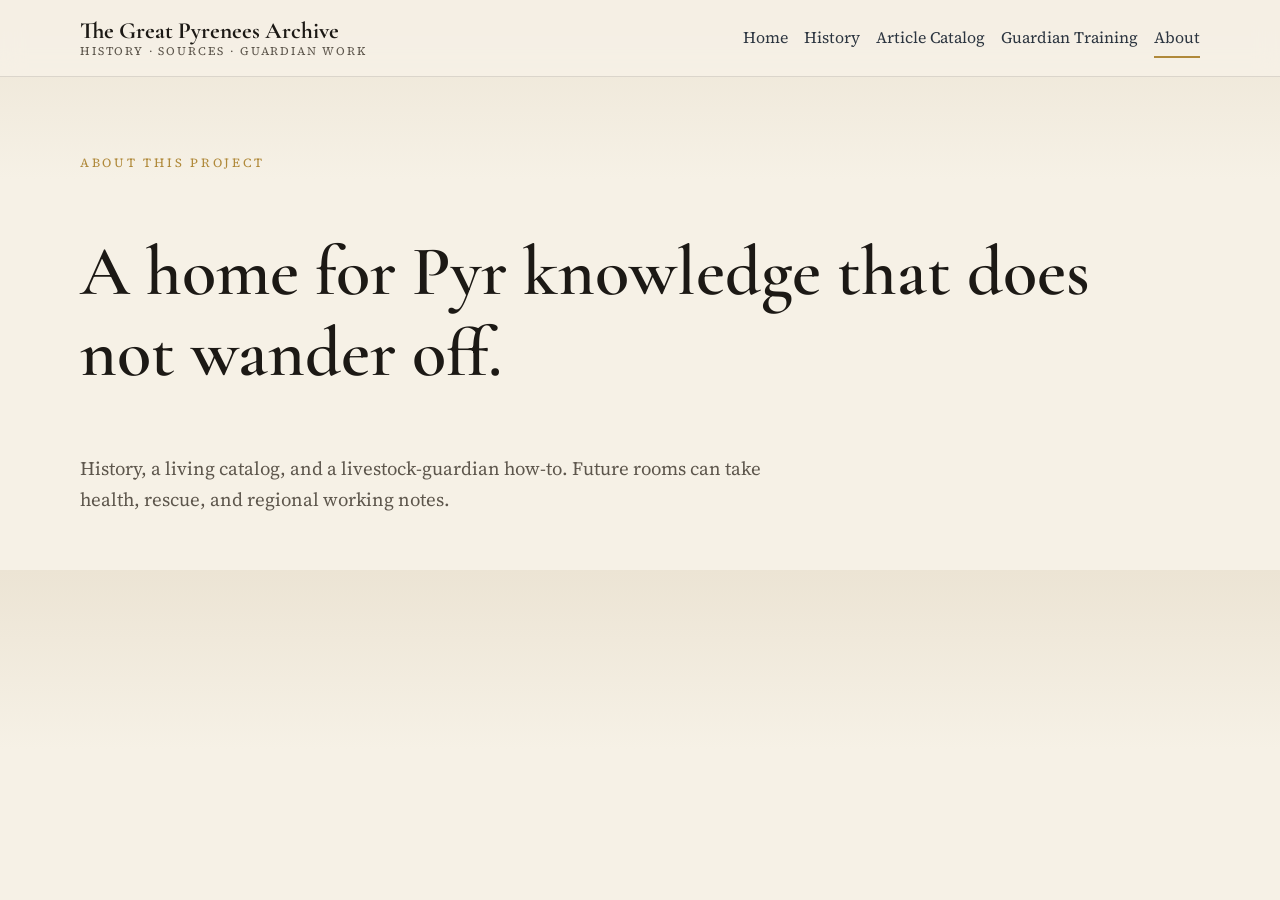
==== about.html @ 59f55eb8 "Add styles, catalog, and remaining pages" ====
<!DOCTYPE html>
<html lang="en">
<head>
  <meta charset="UTF-8"><meta name="viewport" content="width=device-width, initial-scale=1">
  <title>About — The Great Pyrenees Archive</title>
  <link href="https://fonts.googleapis.com/css2?family=Cormorant+Garamond:wght@500;600&family=Source+Serif+4:opsz,wght@8..60,400;8..60,600&display=swap" rel="stylesheet">
  <link rel="stylesheet" href="assets/styles.css">
</head>
<body>
  <header class="site-header"><div class="wrap header-inner">
    <a class="brand" href="index.html"><strong>The Great Pyrenees Archive</strong><span>History · Sources · Guardian Work</span></a>
    <nav><a href="index.html">Home</a><a href="history.html">History</a><a href="archive.html">Article Catalog</a><a href="training.html">Guardian Training</a><a class="active" href="about.html">About</a></nav>
  </div></header>
  <main class="wrap">
    <section class="hero"><p class="kicker">About this project</p><h1>A home for Pyr knowledge that does not wander off.</h1><p class="lede">History, a living catalog, and a livestock-guardian how-to. Future rooms can take health, rescue, and regional working notes.</p></section>
  </main>
</body></html>
---- assets/styles.css ----
:root {
  --cream: #f6f1e6;
  --paper: #fffaf2;
  --ink: #1c1915;
  --muted: #5d564c;
  --gold: #b0893a;
  --slate: #2c3540;
  --line: rgba(28, 25, 21, 0.12);
  --shadow: 0 18px 40px rgba(21, 25, 30, 0.12);
}
* { box-sizing: border-box; }
body {
  margin: 0;
  font-family: "Source Serif 4", Georgia, serif;
  color: var(--ink);
  background: linear-gradient(180deg, #ece4d4 0%, #f6f1e6 180px);
  line-height: 1.65;
}
a { color: #6b4f1c; }
.wrap { width: min(1120px, calc(100% - 32px)); margin: 0 auto; }
.site-header { position: sticky; top: 0; z-index: 20; background: rgba(246,241,230,.88); backdrop-filter: blur(12px); border-bottom: 1px solid var(--line); }
.header-inner { display: flex; align-items: center; justify-content: space-between; gap: 16px; min-height: 76px; }
.brand { text-decoration: none; color: var(--ink); display: flex; flex-direction: column; line-height: 1.15; }
.brand strong { font-family: "Cormorant Garamond", Georgia, serif; font-size: 1.45rem; }
.brand span { font-size: .72rem; letter-spacing: .16em; text-transform: uppercase; color: var(--muted); }
nav { display: flex; flex-wrap: wrap; gap: 8px 16px; }
nav a { text-decoration: none; color: var(--slate); border-bottom: 2px solid transparent; padding: 6px 0; }
nav a.active, nav a:hover { border-bottom-color: var(--gold); }
.hero { padding: 64px 0 36px; }
.kicker { letter-spacing: .22em; text-transform: uppercase; font-size: .78rem; color: var(--gold); }
h1,h2,h3 { font-family: "Cormorant Garamond", Georgia, serif; line-height: 1.15; }
h1 { font-size: clamp(2.4rem, 6vw, 4.4rem); font-weight: 600; }
.lede { font-size: 1.18rem; color: var(--muted); max-width: 46rem; }
.grid-3,.grid-2 { display: grid; gap: 18px; }
.grid-3 { grid-template-columns: repeat(3,1fr); }
.grid-2 { grid-template-columns: 1.2fr .8fr; }
.card { background: var(--paper); border: 1px solid var(--line); border-radius: 18px; padding: 22px; box-shadow: var(--shadow); }
.btn { display: inline-block; text-decoration: none; background: var(--slate); color: #f8f3e8; padding: 10px 16px; border-radius: 999px; }
.btn.gold { background: var(--gold); color: #1c1915; }
.section { padding: 18px 0 48px; }
.timeline { border-left: 2px solid rgba(176,137,58,.45); margin-left: 8px; padding-left: 22px; }
.tl-item time { display: block; color: var(--gold); font-size: .82rem; text-transform: uppercase; }
.filters { display: flex; flex-wrap: wrap; gap: 10px; margin: 16px 0 22px; }
.filters input,.filters select { font: inherit; padding: 10px 12px; border-radius: 12px; border: 1px solid var(--line); background: var(--paper); }
.tag { display: inline-block; font-size: .75rem; text-transform: uppercase; background: rgba(176,137,58,.14); color: #6b4f1c; padding: 3px 8px; border-radius: 999px; }
.callout { background: #efe4c8; border-left: 4px solid var(--gold); padding: 14px 16px; }
footer { margin-top: 24px; padding: 28px 0 40px; border-top: 1px solid var(--line); color: var(--muted); }
@media (max-width: 820px) { .grid-3,.grid-2 { grid-template-columns: 1fr; } .header-inner { flex-direction: column; align-items: flex-start; } }
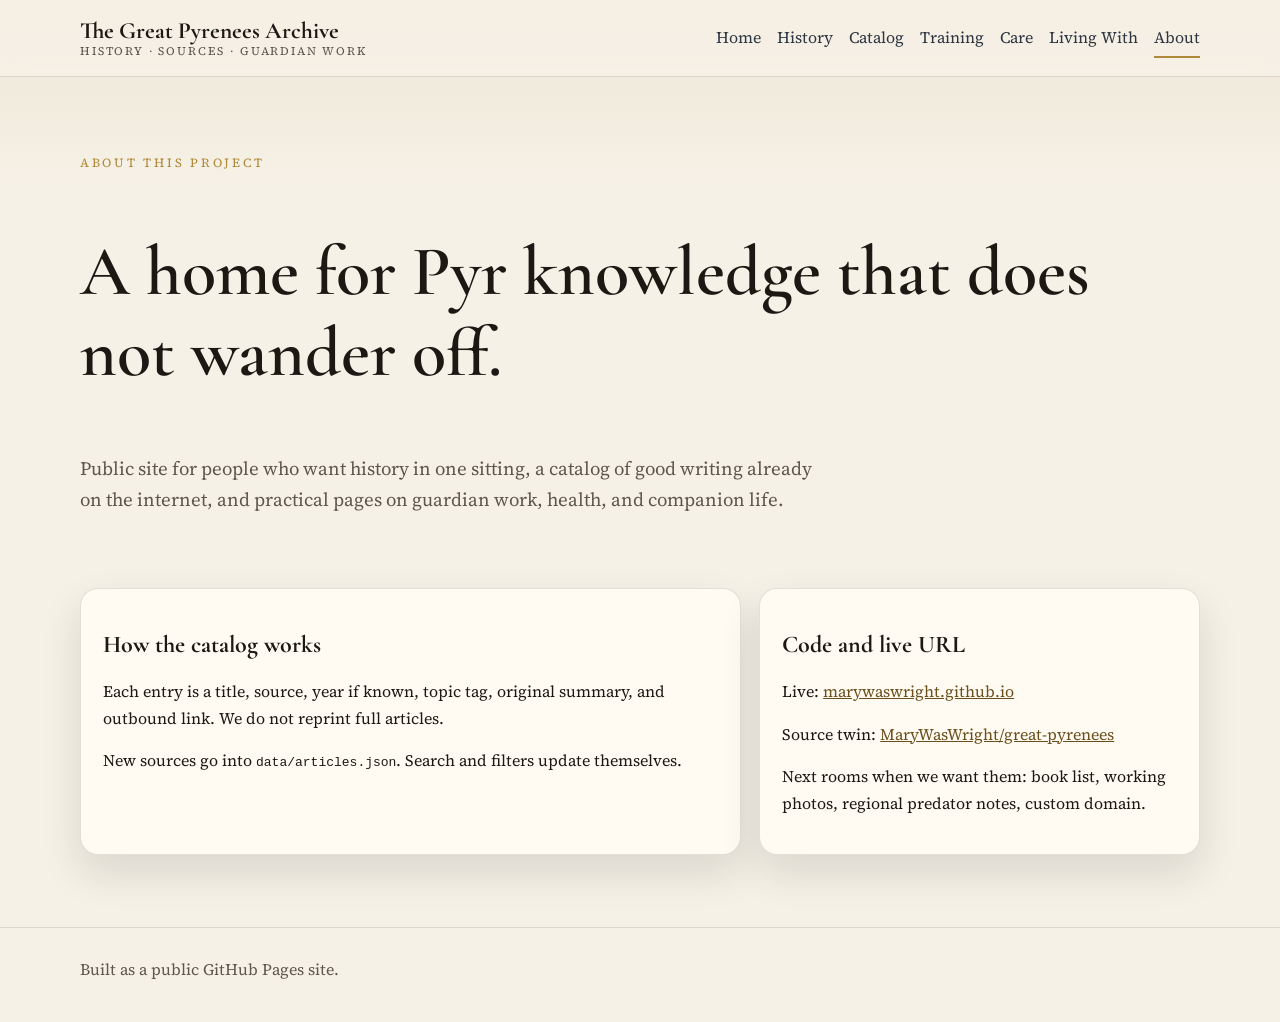
==== commit 2d5c152c: "Expand Archive: home, about, catalog nav" ====
--- a/about.html
+++ b/about.html
@@ -9,9 +9,32 @@
 <body>
   <header class="site-header"><div class="wrap header-inner">
     <a class="brand" href="index.html"><strong>The Great Pyrenees Archive</strong><span>History · Sources · Guardian Work</span></a>
-    <nav><a href="index.html">Home</a><a href="history.html">History</a><a href="archive.html">Article Catalog</a><a href="training.html">Guardian Training</a><a class="active" href="about.html">About</a></nav>
+    <nav>
+      <a href="index.html">Home</a><a href="history.html">History</a>
+      <a href="archive.html">Catalog</a><a href="training.html">Training</a>
+      <a href="care.html">Care</a><a href="living.html">Living With</a><a class="active" href="about.html">About</a>
+    </nav>
   </div></header>
   <main class="wrap">
-    <section class="hero"><p class="kicker">About this project</p><h1>A home for Pyr knowledge that does not wander off.</h1><p class="lede">History, a living catalog, and a livestock-guardian how-to. Future rooms can take health, rescue, and regional working notes.</p></section>
+    <section class="hero">
+      <p class="kicker">About this project</p>
+      <h1>A home for Pyr knowledge that does not wander off.</h1>
+      <p class="lede">Public site for people who want history in one sitting, a catalog of good writing already on the internet, and practical pages on guardian work, health, and companion life.</p>
+    </section>
+    <section class="section grid-2">
+      <article class="card">
+        <h2>How the catalog works</h2>
+        <p>Each entry is a title, source, year if known, topic tag, original summary, and outbound link. We do not reprint full articles.</p>
+        <p>New sources go into <code>data/articles.json</code>. Search and filters update themselves.</p>
+      </article>
+      <article class="card">
+        <h2>Code and live URL</h2>
+        <p>Live: <a href="https://marywaswright.github.io/">marywaswright.github.io</a></p>
+        <p>Source twin: <a href="https://github.com/MaryWasWright/great-pyrenees">MaryWasWright/great-pyrenees</a></p>
+        <p>Next rooms when we want them: book list, working photos, regional predator notes, custom domain.</p>
+      </article>
+    </section>
   </main>
-</body></html>
+  <footer><div class="wrap">Built as a public GitHub Pages site.</div></footer>
+</body>
+</html>
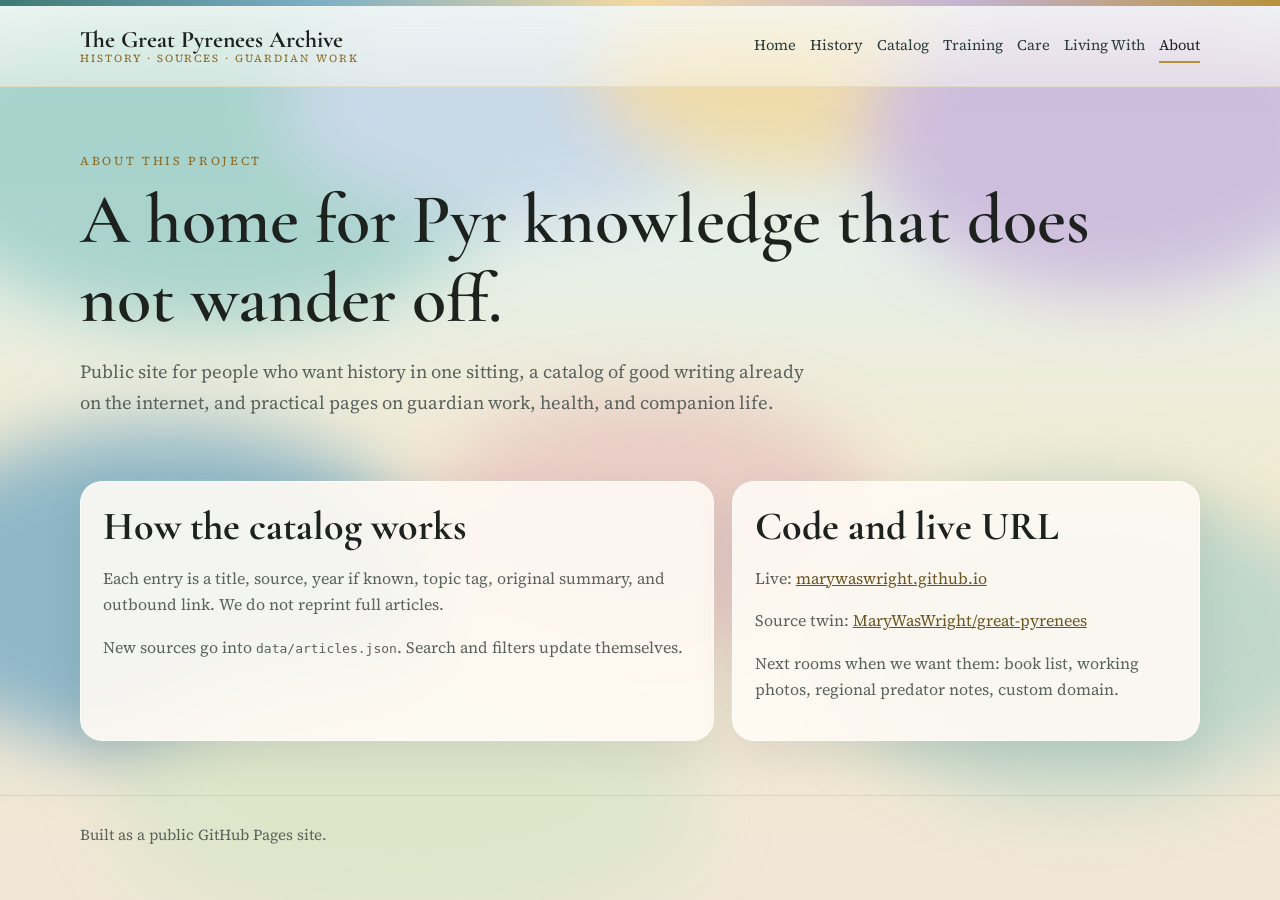
==== commit b9197913: "Force Monet refresh: new wash file and cache-bust every page" ====
--- a/about.html
+++ b/about.html
@@ -4,9 +4,10 @@
   <meta charset="UTF-8"><meta name="viewport" content="width=device-width, initial-scale=1">
   <title>About — The Great Pyrenees Archive</title>
   <link href="https://fonts.googleapis.com/css2?family=Cormorant+Garamond:wght@500;600&family=Source+Serif+4:opsz,wght@8..60,400;8..60,600&display=swap" rel="stylesheet">
-  <link rel="stylesheet" href="assets/styles.css">
+  <link rel="stylesheet" href="assets/styles.css?v=m4">
 </head>
 <body>
+  <div class="paint-bar" aria-hidden="true"></div>
   <header class="site-header"><div class="wrap header-inner">
     <a class="brand" href="index.html"><strong>The Great Pyrenees Archive</strong><span>History · Sources · Guardian Work</span></a>
     <nav>
--- a/assets/styles.css
+++ b/assets/styles.css
@@ -1,48 +1,91 @@
+/* monet-wash m4 — no drips */
 :root {
-  --cream: #f6f1e6;
-  --paper: #fffaf2;
-  --ink: #1c1915;
-  --muted: #5d564c;
-  --gold: #b0893a;
-  --slate: #2c3540;
-  --line: rgba(28, 25, 21, 0.12);
-  --shadow: 0 18px 40px rgba(21, 25, 30, 0.12);
+  --cream: #f3eee3;
+  --paper: rgba(255, 251, 244, 0.9);
+  --ink: #1d221f;
+  --muted: #5a625c;
+  --gold: #b8923a;
+  --gold-deep: #8a6a24;
+  --teal: #3d7a74;
+  --mist: #b7d4ce;
+  --lilac: #c5b3d4;
+  --pond: #7eafc6;
+  --royal: #2a3b3a;
+  --line: rgba(45, 70, 66, 0.12);
+  --shadow: 0 16px 40px rgba(45, 70, 66, 0.1);
 }
 * { box-sizing: border-box; }
+html { scroll-behavior: smooth; }
 body {
   margin: 0;
   font-family: "Source Serif 4", Georgia, serif;
   color: var(--ink);
-  background: linear-gradient(180deg, #ece4d4 0%, #f6f1e6 180px);
   line-height: 1.65;
+  min-height: 100vh;
+  background-color: #e7efe8;
+  background-image:
+    url("wash.svg?v=m4"),
+    radial-gradient(900px 480px at 12% -8%, rgba(159, 207, 200, 0.55), transparent 62%),
+    radial-gradient(800px 420px at 100% 0%, rgba(197, 179, 212, 0.38), transparent 60%),
+    radial-gradient(700px 360px at 70% 8%, rgba(243, 217, 160, 0.4), transparent 55%),
+    linear-gradient(180deg, #d7e8ea 0%, #eef3e6 36%, #f3eee3 100%);
+  background-size: cover, auto, auto, auto, auto;
 }
-a { color: #6b4f1c; }
-.wrap { width: min(1120px, calc(100% - 32px)); margin: 0 auto; }
-.site-header { position: sticky; top: 0; z-index: 20; background: rgba(246,241,230,.88); backdrop-filter: blur(12px); border-bottom: 1px solid var(--line); }
-.header-inner { display: flex; align-items: center; justify-content: space-between; gap: 16px; min-height: 76px; }
-.brand { text-decoration: none; color: var(--ink); display: flex; flex-direction: column; line-height: 1.15; }
-.brand strong { font-family: "Cormorant Garamond", Georgia, serif; font-size: 1.45rem; }
-.brand span { font-size: .72rem; letter-spacing: .16em; text-transform: uppercase; color: var(--muted); }
-nav { display: flex; flex-wrap: wrap; gap: 8px 16px; }
-nav a { text-decoration: none; color: var(--slate); border-bottom: 2px solid transparent; padding: 6px 0; }
-nav a.active, nav a:hover { border-bottom-color: var(--gold); }
-.hero { padding: 64px 0 36px; }
-.kicker { letter-spacing: .22em; text-transform: uppercase; font-size: .78rem; color: var(--gold); }
-h1,h2,h3 { font-family: "Cormorant Garamond", Georgia, serif; line-height: 1.15; }
-h1 { font-size: clamp(2.4rem, 6vw, 4.4rem); font-weight: 600; }
-.lede { font-size: 1.18rem; color: var(--muted); max-width: 46rem; }
-.grid-3,.grid-2 { display: grid; gap: 18px; }
-.grid-3 { grid-template-columns: repeat(3,1fr); }
-.grid-2 { grid-template-columns: 1.2fr .8fr; }
-.card { background: var(--paper); border: 1px solid var(--line); border-radius: 18px; padding: 22px; box-shadow: var(--shadow); }
-.btn { display: inline-block; text-decoration: none; background: var(--slate); color: #f8f3e8; padding: 10px 16px; border-radius: 999px; }
+.paint-bar {
+  height: 6px;
+  background: linear-gradient(90deg, #3d7a74, #7eafc6, #f3d9a0, #c5b3d4, #b8923a);
+}
+body::before, body::after { content: none; }
+a { color: #6b5420; }
+.wrap { width: min(1120px, calc(100% - 32px)); margin: 0 auto; position: relative; z-index: 1; }
+.site-header {
+  position: sticky; top: 0; z-index: 20;
+  background: linear-gradient(180deg, rgba(247, 250, 246, 0.78), rgba(247, 246, 238, 0.55));
+  backdrop-filter: blur(18px) saturate(1.15);
+  border-bottom: 1px solid rgba(184, 146, 58, 0.22);
+}
+.header-inner { display: flex; align-items: center; justify-content: space-between; gap: 16px; min-height: 80px; padding: 8px 0; }
+.brand { text-decoration: none; color: var(--ink); display: flex; flex-direction: column; line-height: 1.12; }
+.brand strong { font-family: "Cormorant Garamond", Georgia, serif; font-size: 1.48rem; }
+.brand span { font-size: 0.68rem; letter-spacing: 0.18em; text-transform: uppercase; color: var(--gold-deep); }
+nav { display: flex; flex-wrap: wrap; gap: 8px 14px; }
+nav a { text-decoration: none; color: var(--royal); font-size: 0.92rem; padding: 4px 0; border-bottom: 2px solid transparent; }
+nav a.active, nav a:hover { border-bottom-color: var(--gold); color: var(--ink); }
+.hero { padding: 64px 0 30px; }
+.kicker { letter-spacing: 0.22em; text-transform: uppercase; font-size: 0.76rem; color: var(--gold-deep); margin: 0 0 10px; }
+h1, h2, h3 { font-family: "Cormorant Garamond", Georgia, serif; line-height: 1.12; margin: 0 0 12px; }
+h1 { font-size: clamp(2.3rem, 6.2vw, 4.4rem); font-weight: 600; }
+h2 { font-size: clamp(1.7rem, 3.4vw, 2.5rem); }
+h3 { font-size: 1.38rem; }
+.lede { font-size: 1.16rem; color: var(--muted); max-width: 46rem; }
+.grid-3, .grid-2 { display: grid; gap: 18px; }
+.grid-3 { grid-template-columns: repeat(3, 1fr); }
+.grid-2 { grid-template-columns: 1.15fr 0.85fr; }
+.card {
+  background: var(--paper);
+  border: 1px solid rgba(255,255,255,0.65);
+  border-radius: 22px;
+  padding: 22px;
+  box-shadow: var(--shadow);
+  backdrop-filter: blur(12px);
+}
+.card p { color: var(--muted); }
+.btn { display: inline-block; text-decoration: none; background: var(--royal); color: #f8f3e8; padding: 10px 16px; border-radius: 999px; font-size: 0.95rem; }
 .btn.gold { background: var(--gold); color: #1c1915; }
-.section { padding: 18px 0 48px; }
-.timeline { border-left: 2px solid rgba(176,137,58,.45); margin-left: 8px; padding-left: 22px; }
-.tl-item time { display: block; color: var(--gold); font-size: .82rem; text-transform: uppercase; }
-.filters { display: flex; flex-wrap: wrap; gap: 10px; margin: 16px 0 22px; }
-.filters input,.filters select { font: inherit; padding: 10px 12px; border-radius: 12px; border: 1px solid var(--line); background: var(--paper); }
-.tag { display: inline-block; font-size: .75rem; text-transform: uppercase; background: rgba(176,137,58,.14); color: #6b4f1c; padding: 3px 8px; border-radius: 999px; }
-.callout { background: #efe4c8; border-left: 4px solid var(--gold); padding: 14px 16px; }
-footer { margin-top: 24px; padding: 28px 0 40px; border-top: 1px solid var(--line); color: var(--muted); }
-@media (max-width: 820px) { .grid-3,.grid-2 { grid-template-columns: 1fr; } .header-inner { flex-direction: column; align-items: flex-start; } }
+.section { padding: 14px 0 42px; }
+.timeline { border-left: 3px solid var(--teal); margin: 18px 0 0 8px; padding-left: 22px; }
+.tl-item { margin: 0 0 20px; }
+.tl-item time { display: block; color: var(--gold-deep); letter-spacing: 0.08em; font-size: 0.8rem; text-transform: uppercase; }
+.filters { display: flex; flex-wrap: wrap; gap: 10px; margin: 16px 0 22px; align-items: center; }
+.filters input, .filters select { font: inherit; padding: 10px 12px; border-radius: 12px; border: 1px solid var(--line); background: rgba(255,251,244,0.92); min-width: 180px; }
+.article { display: grid; gap: 6px; margin-bottom: 14px; }
+.meta { color: var(--muted); font-size: 0.92rem; }
+.tag { display: inline-block; font-size: 0.72rem; letter-spacing: 0.06em; text-transform: uppercase; background: rgba(61, 122, 116, 0.14); color: #2a4f4b; padding: 3px 8px; border-radius: 999px; }
+.howto ol, .howto ul { padding-left: 20px; }
+.howto li { margin: 0 0 10px; }
+.callout { background: linear-gradient(90deg, rgba(243, 217, 160, 0.45), rgba(159, 207, 200, 0.28)); border-left: 4px solid var(--gold); padding: 14px 16px; border-radius: 0 14px 14px 0; }
+footer { margin-top: 12px; padding: 26px 0 40px; border-top: 1px solid rgba(184, 146, 58, 0.22); color: var(--muted); font-size: 0.95rem; position: relative; z-index: 1; }
+@media (max-width: 900px) {
+  .grid-3, .grid-2 { grid-template-columns: 1fr; }
+  .header-inner { flex-direction: column; align-items: flex-start; }
+}
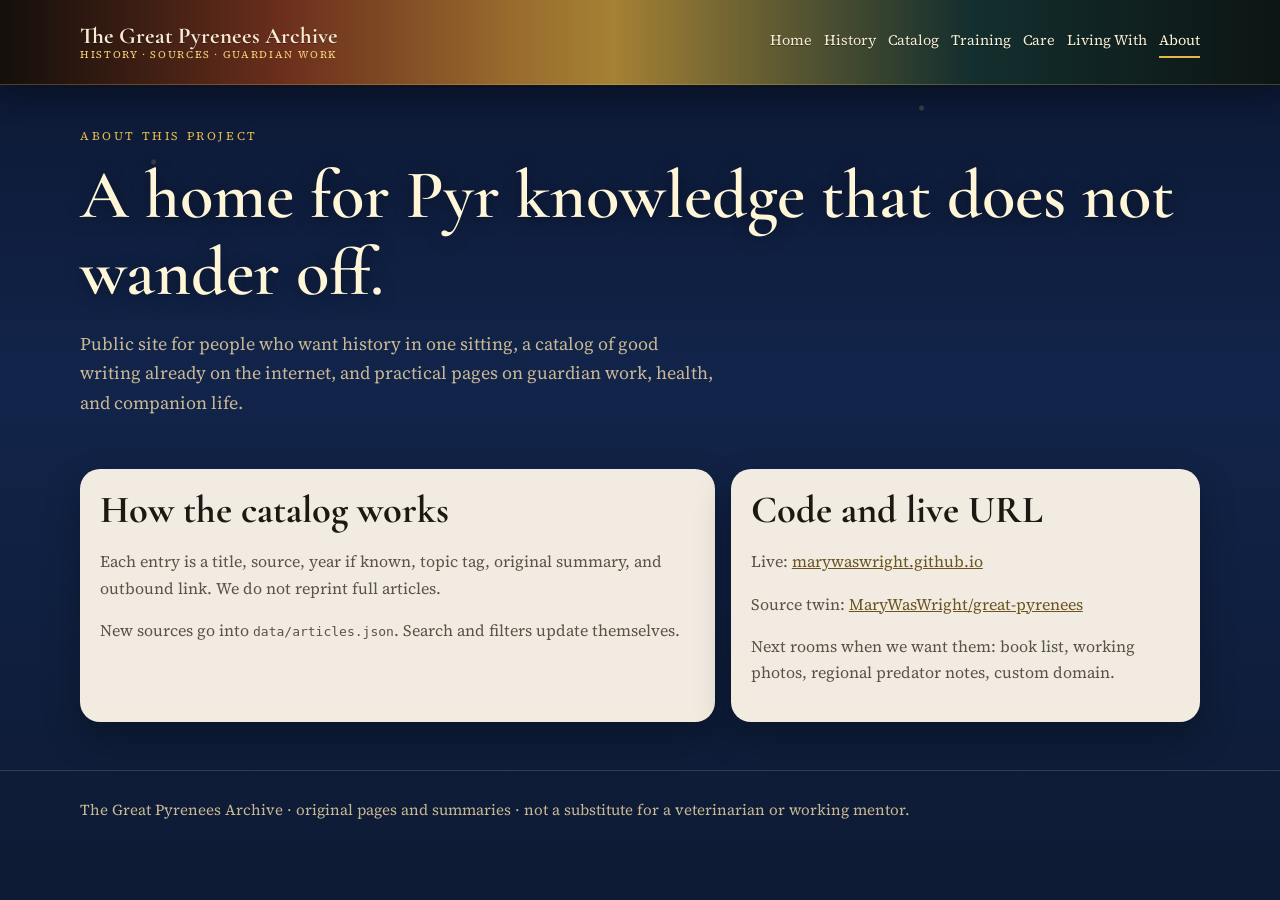
==== commit ef9205f3: "Night-watch inner pages: history, catalog, training, care, living, about" ====
--- a/about.html
+++ b/about.html
@@ -1,20 +1,19 @@
 <!DOCTYPE html>
 <html lang="en">
 <head>
-  <meta charset="UTF-8"><meta name="viewport" content="width=device-width, initial-scale=1">
+  <meta charset="UTF-8">
+  <meta name="viewport" content="width=device-width, initial-scale=1">
+  <meta http-equiv="Cache-Control" content="no-cache, no-store, must-revalidate">
   <title>About — The Great Pyrenees Archive</title>
+  <link rel="preconnect" href="https://fonts.googleapis.com">
+  <link rel="preconnect" href="https://fonts.gstatic.com" crossorigin>
   <link href="https://fonts.googleapis.com/css2?family=Cormorant+Garamond:wght@500;600&family=Source+Serif+4:opsz,wght@8..60,400;8..60,600&display=swap" rel="stylesheet">
-  <link rel="stylesheet" href="assets/styles.css?v=m4">
+  <link rel="stylesheet" href="assets/styles.css?v=night1">
 </head>
 <body>
-  <div class="paint-bar" aria-hidden="true"></div>
   <header class="site-header"><div class="wrap header-inner">
     <a class="brand" href="index.html"><strong>The Great Pyrenees Archive</strong><span>History · Sources · Guardian Work</span></a>
-    <nav>
-      <a href="index.html">Home</a><a href="history.html">History</a>
-      <a href="archive.html">Catalog</a><a href="training.html">Training</a>
-      <a href="care.html">Care</a><a href="living.html">Living With</a><a class="active" href="about.html">About</a>
-    </nav>
+    <nav><a href="index.html">Home</a><a href="history.html">History</a><a href="archive.html">Catalog</a><a href="training.html">Training</a><a href="care.html">Care</a><a href="living.html">Living With</a><a class="active" href="about.html">About</a></nav>
   </div></header>
   <main class="wrap">
     <section class="hero">
@@ -36,6 +35,6 @@
       </article>
     </section>
   </main>
-  <footer><div class="wrap">Built as a public GitHub Pages site.</div></footer>
+  <footer><div class="wrap">The Great Pyrenees Archive · original pages and summaries · not a substitute for a veterinarian or working mentor.</div></footer>
 </body>
 </html>
--- a/assets/styles.css
+++ b/assets/styles.css
@@ -1,18 +1,15 @@
-/* monet-wash m4 — no drips */
 :root {
-  --cream: #f3eee3;
-  --paper: rgba(255, 251, 244, 0.9);
-  --ink: #1d221f;
-  --muted: #5a625c;
-  --gold: #b8923a;
-  --gold-deep: #8a6a24;
-  --teal: #3d7a74;
-  --mist: #b7d4ce;
-  --lilac: #c5b3d4;
-  --pond: #7eafc6;
-  --royal: #2a3b3a;
-  --line: rgba(45, 70, 66, 0.12);
-  --shadow: 0 16px 40px rgba(45, 70, 66, 0.1);
+  --ink: #f6ecd4;
+  --muted: #c9b894;
+  --paper: rgba(255, 248, 235, 0.94);
+  --paper-ink: #1c1914;
+  --gold: #e0b94a;
+  --gold-deep: #c49a3c;
+  --navy: #0b1630;
+  --navy-2: #12244a;
+  --teal: #1f6f6a;
+  --rust: #b24a2c;
+  --line: rgba(246, 236, 212, 0.16);
 }
 * { box-sizing: border-box; }
 html { scroll-behavior: smooth; }
@@ -22,70 +19,90 @@
   color: var(--ink);
   line-height: 1.65;
   min-height: 100vh;
-  background-color: #e7efe8;
+  background:
+    radial-gradient(circle at 12% 18%, rgba(246,226,122,0.16) 0 2px, transparent 3px),
+    radial-gradient(circle at 28% 8%, rgba(246,226,122,0.2) 0 1px, transparent 2px),
+    radial-gradient(circle at 72% 12%, rgba(246,226,122,0.18) 0 2px, transparent 3px),
+    radial-gradient(circle at 88% 22%, rgba(246,226,122,0.14) 0 1px, transparent 2px),
+    linear-gradient(180deg, #0b1630 0%, #12244a 42%, #0d1a33 100%);
+  background-attachment: fixed;
+}
+a { color: var(--gold); }
+.wrap { width: min(1120px, calc(100% - 28px)); margin: 0 auto; position: relative; z-index: 1; }
+.site-header {
+  position: sticky; top: 0; z-index: 30;
   background-image:
-    url("wash.svg?v=m4"),
-    radial-gradient(900px 480px at 12% -8%, rgba(159, 207, 200, 0.55), transparent 62%),
-    radial-gradient(800px 420px at 100% 0%, rgba(197, 179, 212, 0.38), transparent 60%),
-    radial-gradient(700px 360px at 70% 8%, rgba(243, 217, 160, 0.4), transparent 55%),
-    linear-gradient(180deg, #d7e8ea 0%, #eef3e6 36%, #f3eee3 100%);
-  background-size: cover, auto, auto, auto, auto;
+    linear-gradient(90deg, rgba(10,10,10,0.35), rgba(10,10,10,0.15) 40%, rgba(10,10,10,0.3)),
+    linear-gradient(90deg, #1a120c 0%, #8a3a22 22%, #c49a3c 48%, #163a3a 76%, #0e1a18 100%);
+  box-shadow: 0 10px 28px rgba(0,0,0,0.35);
+  border-bottom: 1px solid rgba(224,185,74,0.28);
 }
-.paint-bar {
-  height: 6px;
-  background: linear-gradient(90deg, #3d7a74, #7eafc6, #f3d9a0, #c5b3d4, #b8923a);
+.header-inner { display: flex; align-items: center; justify-content: space-between; gap: 14px; min-height: 84px; padding: 10px 0; }
+.brand { text-decoration: none; color: #f6ecd4; display: flex; flex-direction: column; line-height: 1.12; }
+.brand strong { font-family: "Cormorant Garamond", Georgia, serif; font-size: 1.42rem; text-shadow: 0 1px 0 rgba(0,0,0,0.45); }
+.brand span { font-size: 0.64rem; letter-spacing: 0.16em; text-transform: uppercase; color: #f3d27a; }
+nav { display: flex; flex-wrap: wrap; gap: 6px 12px; }
+nav a { text-decoration: none; color: #f6ecd4; font-size: 0.9rem; padding: 3px 0; border-bottom: 2px solid transparent; text-shadow: 0 1px 0 rgba(0,0,0,0.4); }
+nav a.active, nav a:hover { border-bottom-color: var(--gold); color: #fff6d8; }
+.hero-night {
+  position: relative;
+  min-height: min(72vh, 640px);
+  display: grid;
+  align-items: end;
+  overflow: hidden;
+  background: url("sky.svg?v=night1") center/cover no-repeat, #0b1630;
 }
-body::before, body::after { content: none; }
-a { color: #6b5420; }
-.wrap { width: min(1120px, calc(100% - 32px)); margin: 0 auto; position: relative; z-index: 1; }
-.site-header {
-  position: sticky; top: 0; z-index: 20;
-  background: linear-gradient(180deg, rgba(247, 250, 246, 0.78), rgba(247, 246, 238, 0.55));
-  backdrop-filter: blur(18px) saturate(1.15);
-  border-bottom: 1px solid rgba(184, 146, 58, 0.22);
+.hero-night::after {
+  content: "";
+  position: absolute; inset: 0;
+  background: linear-gradient(180deg, rgba(11,22,48,0.15) 0%, rgba(11,22,48,0.2) 40%, rgba(11,22,48,0.78) 100%);
+  pointer-events: none;
 }
-.header-inner { display: flex; align-items: center; justify-content: space-between; gap: 16px; min-height: 80px; padding: 8px 0; }
-.brand { text-decoration: none; color: var(--ink); display: flex; flex-direction: column; line-height: 1.12; }
-.brand strong { font-family: "Cormorant Garamond", Georgia, serif; font-size: 1.48rem; }
-.brand span { font-size: 0.68rem; letter-spacing: 0.18em; text-transform: uppercase; color: var(--gold-deep); }
-nav { display: flex; flex-wrap: wrap; gap: 8px 14px; }
-nav a { text-decoration: none; color: var(--royal); font-size: 0.92rem; padding: 4px 0; border-bottom: 2px solid transparent; }
-nav a.active, nav a:hover { border-bottom-color: var(--gold); color: var(--ink); }
-.hero { padding: 64px 0 30px; }
-.kicker { letter-spacing: 0.22em; text-transform: uppercase; font-size: 0.76rem; color: var(--gold-deep); margin: 0 0 10px; }
+.hero-copy { position: relative; z-index: 2; padding: 48px 0 36px; }
+.hero { padding: 42px 0 18px; }
+.kicker { letter-spacing: 0.22em; text-transform: uppercase; font-size: 0.74rem; color: var(--gold); margin: 0 0 10px; }
 h1, h2, h3 { font-family: "Cormorant Garamond", Georgia, serif; line-height: 1.12; margin: 0 0 12px; }
-h1 { font-size: clamp(2.3rem, 6.2vw, 4.4rem); font-weight: 600; }
-h2 { font-size: clamp(1.7rem, 3.4vw, 2.5rem); }
-h3 { font-size: 1.38rem; }
-.lede { font-size: 1.16rem; color: var(--muted); max-width: 46rem; }
-.grid-3, .grid-2 { display: grid; gap: 18px; }
+h1 { font-size: clamp(2.2rem, 6.4vw, 4.3rem); font-weight: 600; color: #fff6d8; text-shadow: 0 2px 18px rgba(0,0,0,0.45); }
+h2 { font-size: clamp(1.6rem, 3.2vw, 2.4rem); color: #fff6d8; }
+h3 { font-size: 1.32rem; color: var(--paper-ink); }
+.lede { font-size: 1.12rem; color: var(--muted); max-width: 40rem; }
+.grid-3, .grid-2 { display: grid; gap: 16px; }
 .grid-3 { grid-template-columns: repeat(3, 1fr); }
 .grid-2 { grid-template-columns: 1.15fr 0.85fr; }
 .card {
   background: var(--paper);
-  border: 1px solid rgba(255,255,255,0.65);
-  border-radius: 22px;
-  padding: 22px;
-  box-shadow: var(--shadow);
-  backdrop-filter: blur(12px);
+  color: var(--paper-ink);
+  border-radius: 20px;
+  padding: 20px;
+  box-shadow: 0 16px 36px rgba(0,0,0,0.28);
 }
-.card p { color: var(--muted); }
-.btn { display: inline-block; text-decoration: none; background: var(--royal); color: #f8f3e8; padding: 10px 16px; border-radius: 999px; font-size: 0.95rem; }
-.btn.gold { background: var(--gold); color: #1c1915; }
-.section { padding: 14px 0 42px; }
-.timeline { border-left: 3px solid var(--teal); margin: 18px 0 0 8px; padding-left: 22px; }
+.card h2, .card h3 { color: var(--paper-ink); }
+.card p { color: #5a5348; }
+.card a { color: #6b5420; }
+.btn { display: inline-block; text-decoration: none; background: #24324a; color: #f8f3e8; padding: 10px 16px; border-radius: 999px; font-size: 0.95rem; }
+.btn.gold { background: var(--gold-deep); color: #1c1915; }
+.section { padding: 16px 0 40px; }
+.timeline { border-left: 3px solid var(--gold); margin: 18px 0 0 8px; padding-left: 22px; }
 .tl-item { margin: 0 0 20px; }
-.tl-item time { display: block; color: var(--gold-deep); letter-spacing: 0.08em; font-size: 0.8rem; text-transform: uppercase; }
+.tl-item time { display: block; color: var(--gold); letter-spacing: 0.08em; font-size: 0.8rem; text-transform: uppercase; }
 .filters { display: flex; flex-wrap: wrap; gap: 10px; margin: 16px 0 22px; align-items: center; }
-.filters input, .filters select { font: inherit; padding: 10px 12px; border-radius: 12px; border: 1px solid var(--line); background: rgba(255,251,244,0.92); min-width: 180px; }
+.filters input, .filters select {
+  font: inherit; padding: 10px 12px; border-radius: 12px;
+  border: 1px solid var(--line); background: rgba(255,248,235,0.95);
+  color: var(--paper-ink); min-width: 180px;
+}
 .article { display: grid; gap: 6px; margin-bottom: 14px; }
-.meta { color: var(--muted); font-size: 0.92rem; }
-.tag { display: inline-block; font-size: 0.72rem; letter-spacing: 0.06em; text-transform: uppercase; background: rgba(61, 122, 116, 0.14); color: #2a4f4b; padding: 3px 8px; border-radius: 999px; }
+.meta { color: #6b6458; font-size: 0.92rem; }
+.tag { display: inline-block; font-size: 0.72rem; letter-spacing: 0.06em; text-transform: uppercase; background: rgba(196,154,60,0.2); color: #6b5420; padding: 3px 8px; border-radius: 999px; }
+.howto { color: var(--ink); }
+.howto h2 { margin-bottom: 10px; }
 .howto ol, .howto ul { padding-left: 20px; }
 .howto li { margin: 0 0 10px; }
-.callout { background: linear-gradient(90deg, rgba(243, 217, 160, 0.45), rgba(159, 207, 200, 0.28)); border-left: 4px solid var(--gold); padding: 14px 16px; border-radius: 0 14px 14px 0; }
-footer { margin-top: 12px; padding: 26px 0 40px; border-top: 1px solid rgba(184, 146, 58, 0.22); color: var(--muted); font-size: 0.95rem; position: relative; z-index: 1; }
+.callout { background: linear-gradient(90deg, rgba(224,185,74,0.2), rgba(31,111,106,0.18)); border-left: 4px solid var(--gold); padding: 14px 16px; border-radius: 0 14px 14px 0; color: var(--ink); }
+.callout strong { color: #fff6d8; }
+footer { margin-top: 8px; padding: 26px 0 40px; border-top: 1px solid var(--line); color: var(--muted); font-size: 0.95rem; }
 @media (max-width: 900px) {
   .grid-3, .grid-2 { grid-template-columns: 1fr; }
   .header-inner { flex-direction: column; align-items: flex-start; }
+  .hero-night { min-height: 70vh; }
 }
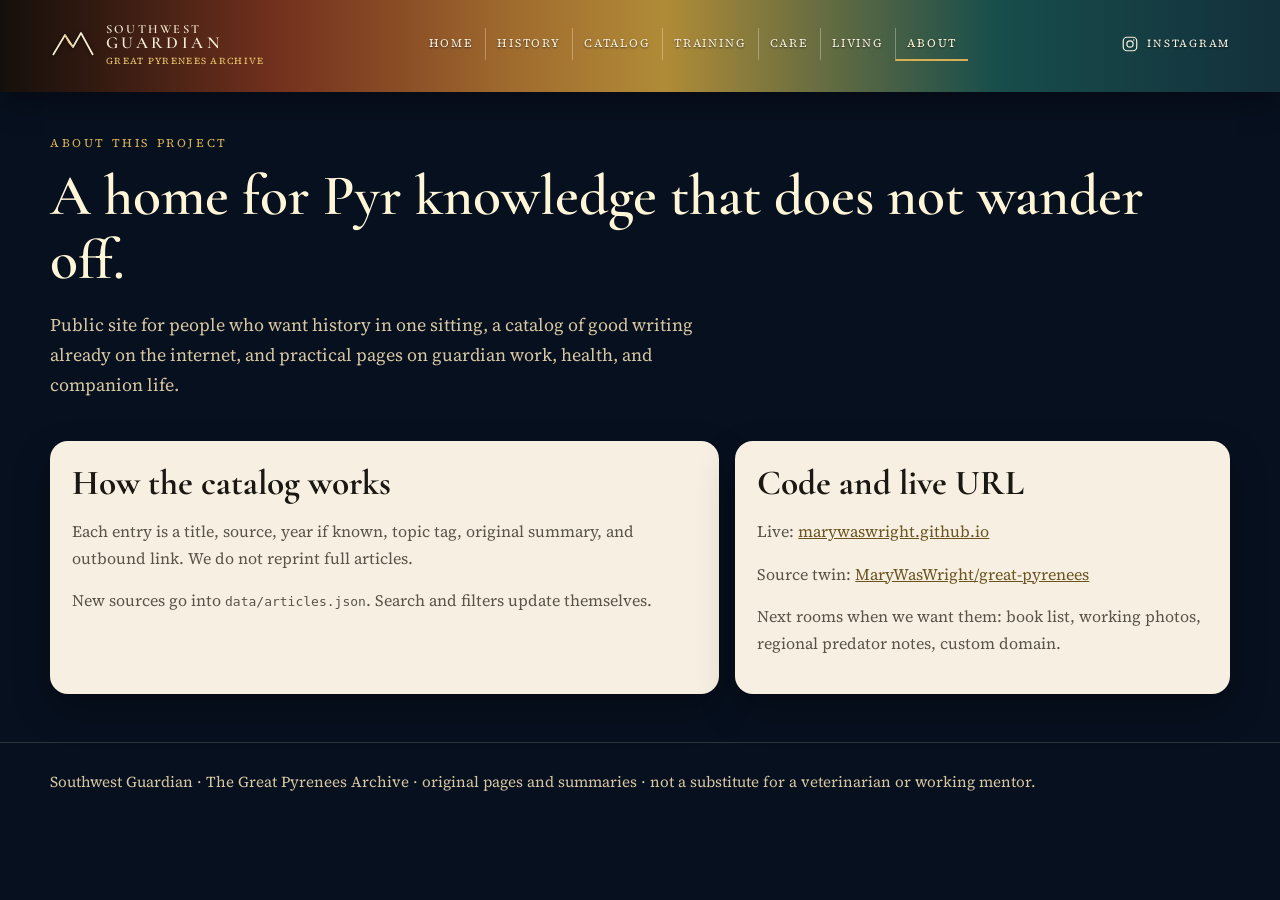
==== commit 423abdea: "Apply Southwest Guardian paint header to About and Catalog." ====
--- a/about.html
+++ b/about.html
@@ -4,19 +4,34 @@
   <meta charset="UTF-8">
   <meta name="viewport" content="width=device-width, initial-scale=1">
   <meta http-equiv="Cache-Control" content="no-cache, no-store, must-revalidate">
-  <title>About — The Great Pyrenees Archive</title>
+  <title>About — Southwest Guardian</title>
+  <meta name="description" content="About the Great Pyrenees Archive.">
   <link rel="preconnect" href="https://fonts.googleapis.com">
   <link rel="preconnect" href="https://fonts.gstatic.com" crossorigin>
-  <link href="https://fonts.googleapis.com/css2?family=Cormorant+Garamond:wght@500;600&family=Source+Serif+4:opsz,wght@8..60,400;8..60,600&display=swap" rel="stylesheet">
-  <link rel="stylesheet" href="assets/styles.css?v=night1">
+  <link href="https://fonts.googleapis.com/css2?family=Cormorant+Garamond:ital,wght@0,500;0,600;1,500&family=Source+Serif+4:opsz,wght@8..60,400;8..60,600&display=swap" rel="stylesheet">
+  <link rel="stylesheet" href="assets/styles.css?v=canvas1">
 </head>
 <body>
-  <header class="site-header"><div class="wrap header-inner">
-    <a class="brand" href="index.html"><strong>The Great Pyrenees Archive</strong><span>History · Sources · Guardian Work</span></a>
-    <nav><a href="index.html">Home</a><a href="history.html">History</a><a href="archive.html">Catalog</a><a href="training.html">Training</a><a href="care.html">Care</a><a href="living.html">Living With</a><a class="active" href="about.html">About</a></nav>
+  <header class="page-header"><div class="wrap header-inner">
+    <a class="brand" href="index.html" aria-label="Southwest Guardian home">
+      <svg width="46" height="34" viewBox="0 0 46 34" fill="none" aria-hidden="true">
+        <path d="M3 28 L15 8 L23 20 L31 6 L43 28" stroke="#f6ecd4" stroke-width="1.7" stroke-linejoin="round"/>
+        <path d="M15 8 L19 16 L23 20" stroke="#e8c56a" stroke-width="1.1"/>
+      </svg>
+      <span class="brand-copy"><strong>Southwest</strong><em>Guardian</em><span>Great Pyrenees Archive</span></span>
+    </a>
+    <button class="nav-toggle" type="button" aria-expanded="false">Menu</button>
+    <nav class="paint-nav"><a href="index.html">Home</a><a href="history.html">History</a><a href="archive.html">Catalog</a><a href="training.html">Training</a><a href="care.html">Care</a><a href="living.html">Living</a><a class="active" href="about.html">About</a></nav>
+    <a class="ig" href="about.html" aria-label="About the archive">
+      <svg width="18" height="18" viewBox="0 0 24 24" fill="none" aria-hidden="true">
+        <rect x="3" y="3" width="18" height="18" rx="5" stroke="#f7f0de" stroke-width="1.6"/>
+        <circle cx="12" cy="12" r="4.2" stroke="#f7f0de" stroke-width="1.6"/>
+        <circle cx="17.2" cy="6.8" r="1" fill="#f7f0de"/>
+      </svg><span>Instagram</span>
+    </a>
   </div></header>
   <main class="wrap">
-    <section class="hero">
+    <section class="page-hero">
       <p class="kicker">About this project</p>
       <h1>A home for Pyr knowledge that does not wander off.</h1>
       <p class="lede">Public site for people who want history in one sitting, a catalog of good writing already on the internet, and practical pages on guardian work, health, and companion life.</p>
@@ -35,6 +50,7 @@
       </article>
     </section>
   </main>
-  <footer><div class="wrap">The Great Pyrenees Archive · original pages and summaries · not a substitute for a veterinarian or working mentor.</div></footer>
+  <footer><div class="wrap">Southwest Guardian · The Great Pyrenees Archive · original pages and summaries · not a substitute for a veterinarian or working mentor.</div></footer>
+  <script src="assets/site.js?v=canvas1"></script>
 </body>
 </html>
--- a/assets/styles.css
+++ b/assets/styles.css
@@ -1,15 +1,12 @@
 :root {
-  --ink: #f6ecd4;
-  --muted: #c9b894;
-  --paper: rgba(255, 248, 235, 0.94);
-  --paper-ink: #1c1914;
-  --gold: #e0b94a;
+  --ink: #f3ead2;
+  --muted: #d7c7a2;
+  --paper: #f7f0e2;
+  --paper-ink: #1b1712;
+  --gold: #d7b056;
   --gold-deep: #c49a3c;
-  --navy: #0b1630;
-  --navy-2: #12244a;
-  --teal: #1f6f6a;
-  --rust: #b24a2c;
-  --line: rgba(246, 236, 212, 0.16);
+  --navy: #07101f;
+  --line: rgba(243, 234, 210, 0.16);
 }
 * { box-sizing: border-box; }
 html { scroll-behavior: smooth; }
@@ -19,69 +16,181 @@
   color: var(--ink);
   line-height: 1.65;
   min-height: 100vh;
+  background: #07101f;
+}
+a { color: var(--gold); }
+.wrap { width: min(1180px, calc(100% - 32px)); margin: 0 auto; }
+.stage {
+  position: relative;
+  min-height: 100svh;
+  color: var(--ink);
   background:
-    radial-gradient(circle at 12% 18%, rgba(246,226,122,0.16) 0 2px, transparent 3px),
-    radial-gradient(circle at 28% 8%, rgba(246,226,122,0.2) 0 1px, transparent 2px),
-    radial-gradient(circle at 72% 12%, rgba(246,226,122,0.18) 0 2px, transparent 3px),
-    radial-gradient(circle at 88% 22%, rgba(246,226,122,0.14) 0 1px, transparent 2px),
-    linear-gradient(180deg, #0b1630 0%, #12244a 42%, #0d1a33 100%);
-  background-attachment: fixed;
-}
-a { color: var(--gold); }
-.wrap { width: min(1120px, calc(100% - 28px)); margin: 0 auto; position: relative; z-index: 1; }
-.site-header {
-  position: sticky; top: 0; z-index: 30;
-  background-image:
-    linear-gradient(90deg, rgba(10,10,10,0.35), rgba(10,10,10,0.15) 40%, rgba(10,10,10,0.3)),
-    linear-gradient(90deg, #1a120c 0%, #8a3a22 22%, #c49a3c 48%, #163a3a 76%, #0e1a18 100%);
+    linear-gradient(90deg, rgba(8,12,24,0.42) 0%, rgba(8,12,24,0.12) 42%, rgba(8,12,24,0.08) 100%),
+    url("hero.svg?v=canvas1") center top / cover no-repeat,
+    #07101f;
+  overflow: hidden;
+}
+.stage::after {
+  content: "";
+  position: absolute;
+  inset: auto 0 0 0;
+  height: 90px;
+  background: linear-gradient(180deg, transparent, #07101f);
+  pointer-events: none;
+}
+.site-header { position: relative; z-index: 5; }
+.stage .site-header { background: transparent; }
+.page-header {
+  position: sticky;
+  top: 0;
+  z-index: 30;
+  background:
+    linear-gradient(90deg, rgba(8,8,8,0.28), rgba(8,8,8,0.08) 40%, rgba(8,8,8,0.2)),
+    url("bar.svg?v=canvas1") center / cover no-repeat,
+    linear-gradient(90deg, #1a120c 0%, #8a3a22 22%, #c49a3c 52%, #1a5a58 78%, #163a48 100%);
   box-shadow: 0 10px 28px rgba(0,0,0,0.35);
-  border-bottom: 1px solid rgba(224,185,74,0.28);
-}
-.header-inner { display: flex; align-items: center; justify-content: space-between; gap: 14px; min-height: 84px; padding: 10px 0; }
-.brand { text-decoration: none; color: #f6ecd4; display: flex; flex-direction: column; line-height: 1.12; }
-.brand strong { font-family: "Cormorant Garamond", Georgia, serif; font-size: 1.42rem; text-shadow: 0 1px 0 rgba(0,0,0,0.45); }
-.brand span { font-size: 0.64rem; letter-spacing: 0.16em; text-transform: uppercase; color: #f3d27a; }
-nav { display: flex; flex-wrap: wrap; gap: 6px 12px; }
-nav a { text-decoration: none; color: #f6ecd4; font-size: 0.9rem; padding: 3px 0; border-bottom: 2px solid transparent; text-shadow: 0 1px 0 rgba(0,0,0,0.4); }
-nav a.active, nav a:hover { border-bottom-color: var(--gold); color: #fff6d8; }
-.hero-night {
+}
+.header-inner {
+  display: grid;
+  grid-template-columns: auto 1fr auto;
+  align-items: center;
+  gap: 18px;
+  min-height: 92px;
+  padding: 10px 0 14px;
+}
+.brand {
+  text-decoration: none;
+  color: #f6ecd4;
+  display: flex;
+  align-items: center;
+  gap: 10px;
+  min-width: 148px;
+}
+.brand svg { display: block; flex: 0 0 auto; filter: drop-shadow(0 1px 2px rgba(0,0,0,.55)); }
+.brand-copy { display: flex; flex-direction: column; line-height: 1; }
+.brand-copy strong {
+  font-family: "Cormorant Garamond", Georgia, serif;
+  font-weight: 600;
+  font-size: 0.78rem;
+  letter-spacing: 0.18em;
+  text-transform: uppercase;
+}
+.brand-copy em {
+  font-style: normal;
+  font-family: "Cormorant Garamond", Georgia, serif;
+  font-weight: 600;
+  font-size: 1.05rem;
+  letter-spacing: 0.2em;
+  text-transform: uppercase;
+}
+.brand-copy span {
+  margin-top: 4px;
+  font-size: 0.58rem;
+  letter-spacing: 0.14em;
+  text-transform: uppercase;
+  color: #e8c56a;
+}
+nav.paint-nav {
+  display: flex;
+  flex-wrap: wrap;
+  justify-content: center;
+  align-items: center;
+  gap: 0;
+}
+nav.paint-nav a {
+  text-decoration: none;
+  color: #f7f0de;
+  font-size: 0.72rem;
+  letter-spacing: 0.16em;
+  text-transform: uppercase;
+  padding: 6px 11px;
+  text-shadow: 0 1px 2px rgba(0,0,0,0.55);
+  border-bottom: 2px solid transparent;
+}
+nav.paint-nav a + a { border-left: 1px solid rgba(247,240,222,0.35); }
+nav.paint-nav a.active,
+nav.paint-nav a:hover { border-bottom-color: var(--gold); color: #fff6d8; }
+.ig {
+  color: #f7f0de;
+  text-decoration: none;
+  display: flex;
+  align-items: center;
+  gap: 8px;
+  font-size: 0.68rem;
+  letter-spacing: 0.16em;
+  text-transform: uppercase;
+  text-shadow: 0 1px 2px rgba(0,0,0,0.55);
+}
+.ig svg { display: block; }
+.hero-copy {
   position: relative;
-  min-height: min(72vh, 640px);
-  display: grid;
-  align-items: end;
-  overflow: hidden;
-  background: url("sky.svg?v=night1") center/cover no-repeat, #0b1630;
-}
-.hero-night::after {
-  content: "";
-  position: absolute; inset: 0;
-  background: linear-gradient(180deg, rgba(11,22,48,0.15) 0%, rgba(11,22,48,0.2) 40%, rgba(11,22,48,0.78) 100%);
-  pointer-events: none;
-}
-.hero-copy { position: relative; z-index: 2; padding: 48px 0 36px; }
-.hero { padding: 42px 0 18px; }
-.kicker { letter-spacing: 0.22em; text-transform: uppercase; font-size: 0.74rem; color: var(--gold); margin: 0 0 10px; }
+  z-index: 3;
+  padding: 4vh 0 18vh;
+  max-width: 640px;
+}
+.hero-copy h1 {
+  font-family: "Cormorant Garamond", Georgia, serif;
+  font-weight: 500;
+  font-size: clamp(2.4rem, 6.2vw, 4.6rem);
+  line-height: 0.98;
+  color: #f4ebd4;
+  margin: 0 0 18px;
+  text-shadow: 0 2px 16px rgba(0,0,0,0.45);
+}
+.gold-rule {
+  display: block;
+  width: 92px;
+  height: 4px;
+  border-radius: 2px;
+  background: linear-gradient(90deg, #c9a44a, #f0d27a);
+  margin: 0 0 22px;
+}
+.hero-copy .lede {
+  font-size: 1.05rem;
+  line-height: 1.55;
+  color: #efe4c8;
+  max-width: 34rem;
+  text-shadow: 0 1px 8px rgba(0,0,0,0.4);
+  margin: 0;
+}
+.page-hero { padding: 42px 0 8px; }
+.kicker {
+  letter-spacing: 0.22em;
+  text-transform: uppercase;
+  font-size: 0.74rem;
+  color: var(--gold);
+  margin: 0 0 10px;
+}
 h1, h2, h3 { font-family: "Cormorant Garamond", Georgia, serif; line-height: 1.12; margin: 0 0 12px; }
-h1 { font-size: clamp(2.2rem, 6.4vw, 4.3rem); font-weight: 600; color: #fff6d8; text-shadow: 0 2px 18px rgba(0,0,0,0.45); }
-h2 { font-size: clamp(1.6rem, 3.2vw, 2.4rem); color: #fff6d8; }
+h1 { font-size: clamp(2.1rem, 5.4vw, 3.6rem); font-weight: 600; color: #fff6d8; }
+h2 { font-size: clamp(1.5rem, 3vw, 2.2rem); color: #fff6d8; }
 h3 { font-size: 1.32rem; color: var(--paper-ink); }
-.lede { font-size: 1.12rem; color: var(--muted); max-width: 40rem; }
+.lede { font-size: 1.12rem; color: var(--muted); max-width: 42rem; }
 .grid-3, .grid-2 { display: grid; gap: 16px; }
 .grid-3 { grid-template-columns: repeat(3, 1fr); }
 .grid-2 { grid-template-columns: 1.15fr 0.85fr; }
 .card {
   background: var(--paper);
   color: var(--paper-ink);
-  border-radius: 20px;
-  padding: 20px;
+  border-radius: 18px;
+  padding: 22px;
   box-shadow: 0 16px 36px rgba(0,0,0,0.28);
 }
 .card h2, .card h3 { color: var(--paper-ink); }
 .card p { color: #5a5348; }
 .card a { color: #6b5420; }
-.btn { display: inline-block; text-decoration: none; background: #24324a; color: #f8f3e8; padding: 10px 16px; border-radius: 999px; font-size: 0.95rem; }
+.btn {
+  display: inline-block;
+  text-decoration: none;
+  background: #24324a;
+  color: #f8f3e8;
+  padding: 10px 16px;
+  border-radius: 999px;
+  font-size: 0.95rem;
+}
 .btn.gold { background: var(--gold-deep); color: #1c1915; }
 .section { padding: 16px 0 40px; }
+.rooms { padding-top: 28px; }
 .timeline { border-left: 3px solid var(--gold); margin: 18px 0 0 8px; padding-left: 22px; }
 .tl-item { margin: 0 0 20px; }
 .tl-item time { display: block; color: var(--gold); letter-spacing: 0.08em; font-size: 0.8rem; text-transform: uppercase; }
@@ -93,16 +202,61 @@
 }
 .article { display: grid; gap: 6px; margin-bottom: 14px; }
 .meta { color: #6b6458; font-size: 0.92rem; }
-.tag { display: inline-block; font-size: 0.72rem; letter-spacing: 0.06em; text-transform: uppercase; background: rgba(196,154,60,0.2); color: #6b5420; padding: 3px 8px; border-radius: 999px; }
-.howto { color: var(--ink); }
+.tag {
+  display: inline-block; font-size: 0.72rem; letter-spacing: 0.06em;
+  text-transform: uppercase; background: rgba(196,154,60,0.2);
+  color: #6b5420; padding: 3px 8px; border-radius: 999px;
+}
 .howto h2 { margin-bottom: 10px; }
 .howto ol, .howto ul { padding-left: 20px; }
 .howto li { margin: 0 0 10px; }
-.callout { background: linear-gradient(90deg, rgba(224,185,74,0.2), rgba(31,111,106,0.18)); border-left: 4px solid var(--gold); padding: 14px 16px; border-radius: 0 14px 14px 0; color: var(--ink); }
+.callout {
+  background: linear-gradient(90deg, rgba(224,185,74,0.2), rgba(31,111,106,0.18));
+  border-left: 4px solid var(--gold);
+  padding: 14px 16px;
+  border-radius: 0 14px 14px 0;
+}
 .callout strong { color: #fff6d8; }
-footer { margin-top: 8px; padding: 26px 0 40px; border-top: 1px solid var(--line); color: var(--muted); font-size: 0.95rem; }
-@media (max-width: 900px) {
+footer {
+  margin-top: 8px;
+  padding: 26px 0 40px;
+  border-top: 1px solid var(--line);
+  color: var(--muted);
+  font-size: 0.95rem;
+}
+@media (max-width: 980px) {
+  .header-inner { grid-template-columns: 1fr auto; min-height: 78px; }
+  nav.paint-nav { display: none; }
+  .ig span { display: none; }
+  .nav-toggle { display: block; }
   .grid-3, .grid-2 { grid-template-columns: 1fr; }
-  .header-inner { flex-direction: column; align-items: flex-start; }
-  .hero-night { min-height: 70vh; }
-}
+  .hero-copy { padding: 18px 0 46vw; max-width: 92%; }
+  .hero-copy h1 { font-size: clamp(2rem, 10vw, 3.1rem); }
+  .stage { min-height: 100svh; background-position: 30% top; }
+}
+@media (min-width: 981px) {
+  .nav-toggle { display: none; }
+}
+.nav-toggle {
+  appearance: none;
+  border: 1px solid rgba(247,240,222,0.35);
+  background: rgba(0,0,0,0.2);
+  color: #f7f0de;
+  border-radius: 999px;
+  padding: 7px 12px;
+  letter-spacing: 0.14em;
+  text-transform: uppercase;
+  font-size: 0.68rem;
+  justify-self: end;
+}
+@media (max-width: 980px) {
+  nav.paint-nav.is-open {
+    display: flex;
+    grid-column: 1 / -1;
+    justify-content: flex-start;
+    background: rgba(8,12,24,0.55);
+    border-radius: 12px;
+    padding: 8px;
+  }
+  nav.paint-nav.is-open a + a { border-left: 0; }
+}
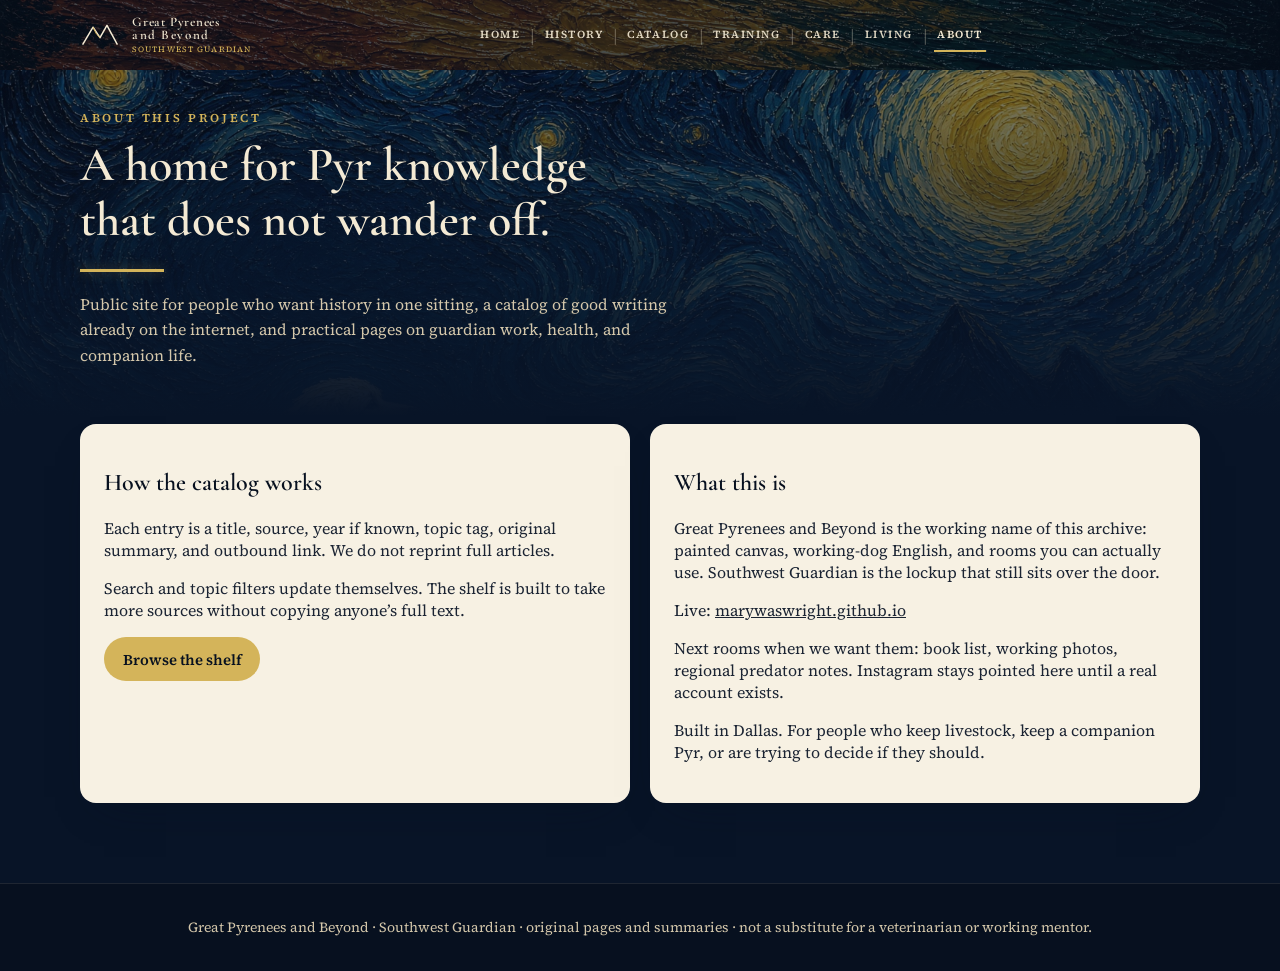
==== commit 5160f068: "Painted Great Pyrenees and Beyond archive Starry Night canvas, working Menu on phone widths, catalog" ====
--- a/about.html
+++ b/about.html
@@ -4,53 +4,72 @@
   <meta charset="UTF-8">
   <meta name="viewport" content="width=device-width, initial-scale=1">
   <meta http-equiv="Cache-Control" content="no-cache, no-store, must-revalidate">
-  <title>About — Southwest Guardian</title>
-  <meta name="description" content="About the Great Pyrenees Archive.">
+  <title>About — Great Pyrenees and Beyond</title>
+  <meta name="description" content="About the Great Pyrenees archive.">
+  <link rel="icon" type="image/svg+xml" href="assets/favicon.svg">
   <link rel="preconnect" href="https://fonts.googleapis.com">
   <link rel="preconnect" href="https://fonts.gstatic.com" crossorigin>
-  <link href="https://fonts.googleapis.com/css2?family=Cormorant+Garamond:ital,wght@0,500;0,600;1,500&family=Source+Serif+4:opsz,wght@8..60,400;8..60,600&display=swap" rel="stylesheet">
-  <link rel="stylesheet" href="assets/styles.css?v=canvas1">
+  <link href="https://fonts.googleapis.com/css2?family=Cormorant+Garamond:ital,wght@0,500;0,600;0,700;1,500&family=Source+Serif+4:ital,opsz,wght@0,8..60,400;0,8..60,600;1,8..60,400&display=swap" rel="stylesheet">
+  <link rel="stylesheet" href="assets/styles.css?v=beyond1">
 </head>
 <body>
-  <header class="page-header"><div class="wrap header-inner">
-    <a class="brand" href="index.html" aria-label="Southwest Guardian home">
-      <svg width="46" height="34" viewBox="0 0 46 34" fill="none" aria-hidden="true">
-        <path d="M3 28 L15 8 L23 20 L31 6 L43 28" stroke="#f6ecd4" stroke-width="1.7" stroke-linejoin="round"/>
-        <path d="M15 8 L19 16 L23 20" stroke="#e8c56a" stroke-width="1.1"/>
-      </svg>
-      <span class="brand-copy"><strong>Southwest</strong><em>Guardian</em><span>Great Pyrenees Archive</span></span>
-    </a>
-    <button class="nav-toggle" type="button" aria-expanded="false">Menu</button>
-    <nav class="paint-nav"><a href="index.html">Home</a><a href="history.html">History</a><a href="archive.html">Catalog</a><a href="training.html">Training</a><a href="care.html">Care</a><a href="living.html">Living</a><a class="active" href="about.html">About</a></nav>
-    <a class="ig" href="about.html" aria-label="About the archive">
-      <svg width="18" height="18" viewBox="0 0 24 24" fill="none" aria-hidden="true">
-        <rect x="3" y="3" width="18" height="18" rx="5" stroke="#f7f0de" stroke-width="1.6"/>
-        <circle cx="12" cy="12" r="4.2" stroke="#f7f0de" stroke-width="1.6"/>
-        <circle cx="17.2" cy="6.8" r="1" fill="#f7f0de"/>
-      </svg><span>Instagram</span>
-    </a>
-  </div></header>
-  <main class="wrap">
-    <section class="page-hero">
+  <header class="site-header bar">
+    <div class="bar-bg" aria-hidden="true"><img src="assets/paint-bar.jpg?v=beyond1" alt=""></div>
+  <div class="header-inner site-wrap">
+    <a class="brand" href="index.html" aria-label="Great Pyrenees and Beyond home">
+    <svg width="40" height="30" viewBox="0 0 46 34" fill="none" aria-hidden="true">
+  <path d="M3 28 L15 8 L23 20 L31 6 L43 28" stroke="#f4ead4" stroke-width="1.7" stroke-linejoin="round"/>
+  <path d="M15 8 L19 16 L23 20" stroke="#d4b45a" stroke-width="1.15"/>
+</svg>
+    <span class="brand-copy"><strong>Great Pyrenees</strong><em>and Beyond</em><span>Southwest Guardian</span></span>
+  </a>
+    <nav class="desk-nav" aria-label="Primary"><a href="index.html">Home</a><span class="pipe" aria-hidden="true">|</span><a href="history.html">History</a><span class="pipe" aria-hidden="true">|</span><a href="archive.html">Catalog</a><span class="pipe" aria-hidden="true">|</span><a href="training.html">Training</a><span class="pipe" aria-hidden="true">|</span><a href="care.html">Care</a><span class="pipe" aria-hidden="true">|</span><a href="living.html">Living</a><span class="pipe" aria-hidden="true">|</span><a href="about.html" class="active">About</a></nav>
+    <button type="button" class="menu-btn" data-open-menu aria-expanded="false" aria-controls="site-menu">
+      <span class="bars" aria-hidden="true"><i></i><i></i><i></i></span>
+      Menu
+    </button>
+  </div>
+  <div class="menu-panel" id="site-menu" data-menu hidden>
+    <div class="bg" aria-hidden="true"><img src="assets/hero-mobile.jpg?v=beyond1" alt=""></div>
+    <div class="menu-top">
+      <a class="brand" href="index.html" aria-label="Great Pyrenees and Beyond home">
+    <svg width="40" height="30" viewBox="0 0 46 34" fill="none" aria-hidden="true">
+  <path d="M3 28 L15 8 L23 20 L31 6 L43 28" stroke="#f4ead4" stroke-width="1.7" stroke-linejoin="round"/>
+  <path d="M15 8 L19 16 L23 20" stroke="#d4b45a" stroke-width="1.15"/>
+</svg>
+    <span class="brand-copy"><strong>Great Pyrenees</strong><em>and Beyond</em><span>Southwest Guardian</span></span>
+  </a>
+      <button type="button" class="menu-close" data-close-menu aria-label="Close menu">×</button>
+    </div>
+    <nav class="menu-links"><a href="index.html">Home</a><a href="history.html">History</a><a href="archive.html">Catalog</a><a href="training.html">Training</a><a href="care.html">Care</a><a href="living.html">Living</a><a href="about.html" class="active">About</a></nav>
+  </div>
+  </header>
+  <section class="page-banner">
+    <img src="assets/sky-canvas.jpg?v=beyond1" alt="">
+    <div class="wash"></div>
+    <div class="inner site-wrap">
       <p class="kicker">About this project</p>
       <h1>A home for Pyr knowledge that does not wander off.</h1>
+      <span class="gold-rule"></span>
       <p class="lede">Public site for people who want history in one sitting, a catalog of good writing already on the internet, and practical pages on guardian work, health, and companion life.</p>
-    </section>
-    <section class="section grid-2">
-      <article class="card">
-        <h2>How the catalog works</h2>
-        <p>Each entry is a title, source, year if known, topic tag, original summary, and outbound link. We do not reprint full articles.</p>
-        <p>New sources go into <code>data/articles.json</code>. Search and filters update themselves.</p>
-      </article>
-      <article class="card">
-        <h2>Code and live URL</h2>
-        <p>Live: <a href="https://marywaswright.github.io/">marywaswright.github.io</a></p>
-        <p>Source twin: <a href="https://github.com/MaryWasWright/great-pyrenees">MaryWasWright/great-pyrenees</a></p>
-        <p>Next rooms when we want them: book list, working photos, regional predator notes, custom domain.</p>
-      </article>
-    </section>
-  </main>
-  <footer><div class="wrap">Southwest Guardian · The Great Pyrenees Archive · original pages and summaries · not a substitute for a veterinarian or working mentor.</div></footer>
-  <script src="assets/site.js?v=canvas1"></script>
+    </div>
+  </section>
+    <main class="page-main">
+      <div class="site-wrap grid-2">
+        <article class="paper-card"><h2>How the catalog works</h2>
+          <p>Each entry is a title, source, year if known, topic tag, original summary, and outbound link. We do not reprint full articles.</p>
+          <p>Search and topic filters update themselves. The shelf is built to take more sources without copying anyone’s full text.</p>
+          <a class="paint-btn gold" href="archive.html">Browse the shelf</a>
+        </article>
+        <article class="paper-card"><h2>What this is</h2>
+          <p>Great Pyrenees and Beyond is the working name of this archive: painted canvas, working-dog English, and rooms you can actually use. Southwest Guardian is the lockup that still sits over the door.</p>
+          <p>Live: <a href="https://marywaswright.github.io/">marywaswright.github.io</a></p>
+          <p>Next rooms when we want them: book list, working photos, regional predator notes. Instagram stays pointed here until a real account exists.</p>
+          <p>Built in Dallas. For people who keep livestock, keep a companion Pyr, or are trying to decide if they should.</p>
+        </article>
+      </div>
+    </main>
+  <footer class="site-footer"><div class="site-wrap">Great Pyrenees and Beyond · Southwest Guardian · original pages and summaries · not a substitute for a veterinarian or working mentor.</div></footer>
+  <script src="assets/site.js?v=beyond1"></script>
 </body>
 </html>
--- a/assets/styles.css
+++ b/assets/styles.css
@@ -1,262 +1,176 @@
 :root {
-  --ink: #f3ead2;
-  --muted: #d7c7a2;
-  --paper: #f7f0e2;
-  --paper-ink: #1b1712;
-  --gold: #d7b056;
-  --gold-deep: #c49a3c;
-  --navy: #07101f;
-  --line: rgba(243, 234, 210, 0.16);
+  --ink: #07101f;
+  --navy: #0c1c38;
+  --navy-deep: #081427;
+  --cream: #f4ead4;
+  --cream-dim: #d4c7ab;
+  --gold: #d4b45a;
+  --gold-deep: #b8923a;
+  --teal: #2d6a72;
+  --paper: #f7f1e3;
+  --ink-soft: #1b2433;
+  --display: "Cormorant Garamond", Georgia, serif;
+  --serif: "Source Serif 4", Georgia, serif;
 }
+
 * { box-sizing: border-box; }
-html { scroll-behavior: smooth; }
-body {
-  margin: 0;
-  font-family: "Source Serif 4", Georgia, serif;
-  color: var(--ink);
-  line-height: 1.65;
-  min-height: 100vh;
-  background: #07101f;
+html { -webkit-font-smoothing: antialiased; background: var(--ink); color: var(--cream); }
+body { margin: 0; min-height: 100svh; font-family: var(--serif); background: var(--ink); color: var(--cream); }
+button:not(:disabled), [role="button"]:not(:disabled) { cursor: pointer; }
+h1, h2, h3 { font-family: var(--display); text-wrap: balance; font-weight: 600; }
+p { text-wrap: pretty; }
+a { color: inherit; }
+img { max-width: 100%; }
+
+.site-wrap { width: min(1120px, calc(100% - 2.5rem)); margin-inline: auto; min-width: 0; }
+
+.gold-rule {
+  display: block; width: 5.25rem; height: 3px; margin: 1.25rem 0;
+  background: var(--gold); box-shadow: 0 0 12px rgb(212 180 90 / 0.35);
 }
-a { color: var(--gold); }
-.wrap { width: min(1180px, calc(100% - 32px)); margin: 0 auto; }
-.stage {
-  position: relative;
-  min-height: 100svh;
-  color: var(--ink);
-  background:
-    linear-gradient(90deg, rgba(8,12,24,0.42) 0%, rgba(8,12,24,0.12) 42%, rgba(8,12,24,0.08) 100%),
-    url("hero.svg?v=canvas1") center top / cover no-repeat,
-    #07101f;
-  overflow: hidden;
+.kicker {
+  margin: 0 0 0.75rem; font-size: 0.75rem; font-weight: 600;
+  letter-spacing: 0.22em; text-transform: uppercase; color: var(--gold);
 }
-.stage::after {
-  content: "";
-  position: absolute;
-  inset: auto 0 0 0;
-  height: 90px;
-  background: linear-gradient(180deg, transparent, #07101f);
-  pointer-events: none;
+.paper-card {
+  background: var(--paper); color: var(--ink-soft); border-radius: 1rem;
+  padding: 1.5rem; box-shadow: 0 18px 40px -24px rgb(7 16 31 / 0.55);
 }
-.site-header { position: relative; z-index: 5; }
-.stage .site-header { background: transparent; }
-.page-header {
-  position: sticky;
-  top: 0;
-  z-index: 30;
-  background:
-    linear-gradient(90deg, rgba(8,8,8,0.28), rgba(8,8,8,0.08) 40%, rgba(8,8,8,0.2)),
-    url("bar.svg?v=canvas1") center / cover no-repeat,
-    linear-gradient(90deg, #1a120c 0%, #8a3a22 22%, #c49a3c 52%, #1a5a58 78%, #163a48 100%);
-  box-shadow: 0 10px 28px rgba(0,0,0,0.35);
+.paper-card h2, .paper-card h3 { color: var(--ink); }
+.paint-btn {
+  display: inline-flex; align-items: center; justify-content: center;
+  min-height: 2.75rem; padding: 0.5rem 1.1rem; border-radius: 999px;
+  border: 1px solid color-mix(in oklab, var(--ink) 22%, transparent);
+  background: transparent; color: var(--ink); font-family: var(--serif);
+  font-size: 0.9375rem; font-weight: 600; text-decoration: none;
 }
-.header-inner {
-  display: grid;
-  grid-template-columns: auto 1fr auto;
-  align-items: center;
-  gap: 18px;
-  min-height: 92px;
-  padding: 10px 0 14px;
+.paint-btn.gold { border-color: transparent; background: var(--gold); color: var(--ink); }
+.paint-btn.ghost { border-color: color-mix(in oklab, var(--cream) 35%, transparent); color: var(--cream); }
+
+.brand { display: flex; align-items: center; gap: 0.75rem; text-decoration: none; min-width: 0; color: var(--cream); }
+.brand-copy { display: flex; flex-direction: column; line-height: 1; min-width: 0; }
+.brand-copy strong { font-family: var(--display); font-weight: 600; letter-spacing: 0.06em; font-size: 0.82rem; white-space: nowrap; }
+.brand-copy em { font-family: var(--display); font-style: normal; font-weight: 600; letter-spacing: 0.12em; font-size: 0.82rem; white-space: nowrap; }
+.brand-copy span { margin-top: 0.25rem; font-size: 0.5rem; letter-spacing: 0.14em; text-transform: uppercase; color: var(--gold); white-space: nowrap; }
+
+.site-header { position: relative; z-index: 80; }
+.site-header.overlay { position: absolute; inset: 0 0 auto 0; }
+.site-header.bar { isolation: isolate; }
+.bar-bg { pointer-events: none; position: absolute; inset: 0; background: var(--navy-deep); }
+.bar-bg img { width: 100%; height: 100%; object-fit: cover; opacity: 0.9; }
+.bar-bg::after { content: ""; position: absolute; inset: 0; background: rgb(7 16 31 / 0.7); }
+.header-inner { position: relative; display: flex; align-items: center; justify-content: space-between; gap: 0.75rem; padding: 1rem 0; }
+
+.desk-nav { display: none; flex: 1; align-items: center; justify-content: center; white-space: nowrap; }
+.desk-nav a { padding: 0.5rem 0.2rem; font-size: 0.68rem; font-weight: 600; letter-spacing: 0.14em; text-transform: uppercase; text-decoration: none; border-bottom: 2px solid transparent; color: rgb(244 234 212 / 0.9); }
+.desk-nav a.active { border-bottom-color: var(--gold); color: var(--cream); }
+.desk-nav .pipe { margin: 0 0.4rem; color: rgb(244 234 212 / 0.35); }
+
+.menu-btn {
+  position: relative; z-index: 90; display: inline-flex; align-items: center; gap: 0.5rem;
+  min-height: 3rem; padding: 0 1rem; border-radius: 999px;
+  border: 1px solid rgb(244 234 212 / 0.35); background: rgb(7 16 31 / 0.5);
+  color: var(--cream); font-family: var(--serif); font-size: 0.875rem;
+  font-weight: 600; letter-spacing: 0.18em; text-transform: uppercase;
 }
-.brand {
-  text-decoration: none;
-  color: #f6ecd4;
-  display: flex;
-  align-items: center;
-  gap: 10px;
-  min-width: 148px;
+.menu-btn .bars { display: flex; flex-direction: column; gap: 3px; }
+.menu-btn .bars i { display: block; width: 1rem; height: 2px; background: var(--cream); }
+
+.menu-panel {
+  display: none; position: fixed; inset: 0; z-index: 200; flex-direction: column;
+  background: var(--ink); color: var(--cream);
 }
-.brand svg { display: block; flex: 0 0 auto; filter: drop-shadow(0 1px 2px rgba(0,0,0,.55)); }
-.brand-copy { display: flex; flex-direction: column; line-height: 1; }
-.brand-copy strong {
-  font-family: "Cormorant Garamond", Georgia, serif;
-  font-weight: 600;
-  font-size: 0.78rem;
-  letter-spacing: 0.18em;
-  text-transform: uppercase;
+.menu-panel.is-open { display: flex; }
+.menu-panel .bg { pointer-events: none; position: absolute; inset: 0; }
+.menu-panel .bg img { width: 100%; height: 100%; object-fit: cover; opacity: 0.35; }
+.menu-panel .bg::after { content: ""; position: absolute; inset: 0; background: rgb(7 16 31 / 0.85); }
+.menu-top { position: relative; display: flex; align-items: center; justify-content: space-between; padding: 1rem 1.25rem; }
+.menu-close { min-height: 3rem; min-width: 3rem; border: 0; background: transparent; color: var(--cream); font-size: 1.75rem; line-height: 1; }
+.menu-links { position: relative; flex: 1; display: flex; flex-direction: column; justify-content: center; gap: 0.25rem; padding: 0 2rem 4rem; }
+.menu-links a { font-family: var(--display); font-size: 2.25rem; text-decoration: none; padding: 0.75rem 0; color: var(--cream); }
+.menu-links a.active { color: var(--gold); }
+
+.hero {
+  position: relative; isolation: isolate; min-height: 100svh; overflow: hidden;
 }
-.brand-copy em {
-  font-style: normal;
-  font-family: "Cormorant Garamond", Georgia, serif;
-  font-weight: 600;
-  font-size: 1.05rem;
-  letter-spacing: 0.2em;
-  text-transform: uppercase;
-}
-.brand-copy span {
-  margin-top: 4px;
-  font-size: 0.58rem;
-  letter-spacing: 0.14em;
-  text-transform: uppercase;
-  color: #e8c56a;
-}
-nav.paint-nav {
-  display: flex;
-  flex-wrap: wrap;
-  justify-content: center;
-  align-items: center;
-  gap: 0;
-}
-nav.paint-nav a {
-  text-decoration: none;
-  color: #f7f0de;
-  font-size: 0.72rem;
-  letter-spacing: 0.16em;
-  text-transform: uppercase;
-  padding: 6px 11px;
-  text-shadow: 0 1px 2px rgba(0,0,0,0.55);
-  border-bottom: 2px solid transparent;
-}
-nav.paint-nav a + a { border-left: 1px solid rgba(247,240,222,0.35); }
-nav.paint-nav a.active,
-nav.paint-nav a:hover { border-bottom-color: var(--gold); color: #fff6d8; }
-.ig {
-  color: #f7f0de;
-  text-decoration: none;
-  display: flex;
-  align-items: center;
-  gap: 8px;
-  font-size: 0.68rem;
-  letter-spacing: 0.16em;
-  text-transform: uppercase;
-  text-shadow: 0 1px 2px rgba(0,0,0,0.55);
-}
-.ig svg { display: block; }
+.hero-art { position: absolute; inset: 0; width: 100%; height: 100%; object-fit: cover; object-position: center top; }
+.hero-scrim, .hero-top, .hero-bot { pointer-events: none; position: absolute; }
+.hero-scrim { inset: 0; background: rgb(7 16 31 / 0.22); }
+.hero-top { inset: 0 0 auto 0; height: 13rem; background: linear-gradient(to bottom, rgb(7 16 31 / 0.8), transparent); }
+.hero-bot { inset: auto 0 0 0; height: 10rem; background: linear-gradient(to top, rgb(7 16 31 / 0.8), transparent); }
 .hero-copy {
-  position: relative;
-  z-index: 3;
-  padding: 4vh 0 18vh;
-  max-width: 640px;
+  position: relative; display: flex; flex-direction: column; justify-content: flex-start;
+  min-height: 100svh; padding: 6rem 0 14rem;
 }
 .hero-copy h1 {
-  font-family: "Cormorant Garamond", Georgia, serif;
-  font-weight: 500;
-  font-size: clamp(2.4rem, 6.2vw, 4.6rem);
-  line-height: 0.98;
-  color: #f4ebd4;
-  margin: 0 0 18px;
-  text-shadow: 0 2px 16px rgba(0,0,0,0.45);
-}
-.gold-rule {
-  display: block;
-  width: 92px;
-  height: 4px;
-  border-radius: 2px;
-  background: linear-gradient(90deg, #c9a44a, #f0d27a);
-  margin: 0 0 22px;
+  max-width: 36rem; margin: 0; font-size: 2.05rem; line-height: 1.08; color: var(--cream);
+  text-shadow: 0 2px 18px rgb(7 16 31 / 0.55);
 }
 .hero-copy .lede {
-  font-size: 1.05rem;
-  line-height: 1.55;
-  color: #efe4c8;
-  max-width: 34rem;
-  text-shadow: 0 1px 8px rgba(0,0,0,0.4);
-  margin: 0;
+  max-width: 28rem; width: 100%; min-width: 0; font-size: 1rem; line-height: 1.6;
+  color: rgb(244 234 212 / 0.9); text-shadow: 0 2px 14px rgb(7 16 31 / 0.5);
 }
-.page-hero { padding: 42px 0 8px; }
-.kicker {
-  letter-spacing: 0.22em;
-  text-transform: uppercase;
-  font-size: 0.74rem;
-  color: var(--gold);
-  margin: 0 0 10px;
+.lede-rest { display: none; margin-top: 0.75rem; }
+
+.rooms { background: var(--navy-deep); padding: 4rem 0 6rem; }
+.rooms h2 { margin: 0; max-width: 40rem; font-size: 1.875rem; color: var(--cream); }
+.grid-3 { display: grid; gap: 1.25rem; margin-top: 2.5rem; }
+.grid-2 { display: grid; gap: 1.25rem; }
+.grid-5 { display: grid; gap: 1.25rem; }
+
+.page-banner { position: relative; isolation: isolate; overflow: hidden; }
+.page-banner img { position: absolute; inset: 0; width: 100%; height: 100%; object-fit: cover; object-position: center 18%; }
+.page-banner .wash { position: absolute; inset: 0; background: linear-gradient(to bottom, rgb(7 16 31 / 0.5), rgb(8 20 39 / 1)); }
+.page-banner .inner { position: relative; padding: 2.5rem 0 2rem; }
+.page-banner h1 { margin: 0; max-width: 48rem; font-size: 1.875rem; line-height: 1.15; color: var(--cream); }
+.page-banner .lede { max-width: 40rem; color: var(--cream-dim); font-size: 1rem; line-height: 1.6; }
+
+.page-main { background: var(--navy-deep); padding: 0.5rem 0 5rem; }
+.callout { border-left: 4px solid var(--gold); }
+.timeline { list-style: none; margin: 2rem 0 0; padding: 0 0 0 1.5rem; border-left: 1px solid rgb(212 180 90 / 0.5); }
+.timeline li { position: relative; padding-bottom: 2rem; }
+.timeline li::before { content: ""; position: absolute; left: -1.95rem; top: 0.4rem; width: 0.75rem; height: 0.75rem; border-radius: 999px; background: var(--gold); }
+.timeline .kicker { margin-bottom: 0.35rem; }
+
+.filters { display: flex; flex-direction: column; gap: 1rem; margin-bottom: 2rem; }
+.filters input, .filters select {
+  height: 3rem; width: 100%; border-radius: 0.5rem; border: 1px solid rgb(244 234 212 / 0.15);
+  background: rgb(7 16 31 / 0.6); color: var(--cream); font-family: var(--serif); font-size: 1rem; padding: 0 1rem;
 }
-h1, h2, h3 { font-family: "Cormorant Garamond", Georgia, serif; line-height: 1.12; margin: 0 0 12px; }
-h1 { font-size: clamp(2.1rem, 5.4vw, 3.6rem); font-weight: 600; color: #fff6d8; }
-h2 { font-size: clamp(1.5rem, 3vw, 2.2rem); color: #fff6d8; }
-h3 { font-size: 1.32rem; color: var(--paper-ink); }
-.lede { font-size: 1.12rem; color: var(--muted); max-width: 42rem; }
-.grid-3, .grid-2 { display: grid; gap: 16px; }
-.grid-3 { grid-template-columns: repeat(3, 1fr); }
-.grid-2 { grid-template-columns: 1.15fr 0.85fr; }
-.card {
-  background: var(--paper);
-  color: var(--paper-ink);
-  border-radius: 18px;
-  padding: 22px;
-  box-shadow: 0 16px 36px rgba(0,0,0,0.28);
+.chips { display: flex; flex-wrap: wrap; gap: 0.5rem; }
+.chips button {
+  min-height: 2.5rem; border-radius: 999px; border: 1px solid rgb(244 234 212 / 0.2);
+  background: transparent; color: var(--cream-dim); padding: 0 0.75rem; font-family: var(--serif);
 }
-.card h2, .card h3 { color: var(--paper-ink); }
-.card p { color: #5a5348; }
-.card a { color: #6b5420; }
-.btn {
-  display: inline-block;
-  text-decoration: none;
-  background: #24324a;
-  color: #f8f3e8;
-  padding: 10px 16px;
-  border-radius: 999px;
-  font-size: 0.95rem;
+.chips button.is-on { border-color: var(--gold); background: var(--gold); color: var(--ink); }
+.count { font-size: 0.875rem; color: var(--gold); font-variant-numeric: tabular-nums; }
+.article-list { display: grid; gap: 1rem; list-style: none; margin: 0; padding: 0; }
+.article-list a { text-decoration: none; display: flex; flex-direction: column; height: 100%; }
+.article-list .topic { font-size: 0.68rem; font-weight: 600; letter-spacing: 0.16em; text-transform: uppercase; color: var(--teal); }
+.article-list h3 { margin: 0.5rem 0 0; font-size: 1.5rem; }
+.article-list .src { margin: 0.25rem 0 0; font-size: 0.875rem; color: rgb(27 36 51 / 0.7); }
+
+.site-footer { border-top: 1px solid rgb(244 234 212 / 0.1); background: var(--ink); }
+.site-footer .site-wrap { padding: 2rem 0; text-align: center; font-size: 0.875rem; line-height: 1.6; color: var(--cream-dim); }
+
+@media (min-width: 768px) {
+  .rooms h2 { font-size: 3rem; }
+  .grid-3 { grid-template-columns: repeat(2, 1fr); }
+  .grid-2 { grid-template-columns: 1fr 1fr; }
+  .grid-5 { grid-template-columns: 3fr 2fr; }
+  .page-banner h1 { font-size: 3rem; }
+  .article-list { grid-template-columns: 1fr 1fr; }
 }
-.btn.gold { background: var(--gold-deep); color: #1c1915; }
-.section { padding: 16px 0 40px; }
-.rooms { padding-top: 28px; }
-.timeline { border-left: 3px solid var(--gold); margin: 18px 0 0 8px; padding-left: 22px; }
-.tl-item { margin: 0 0 20px; }
-.tl-item time { display: block; color: var(--gold); letter-spacing: 0.08em; font-size: 0.8rem; text-transform: uppercase; }
-.filters { display: flex; flex-wrap: wrap; gap: 10px; margin: 16px 0 22px; align-items: center; }
-.filters input, .filters select {
-  font: inherit; padding: 10px 12px; border-radius: 12px;
-  border: 1px solid var(--line); background: rgba(255,248,235,0.95);
-  color: var(--paper-ink); min-width: 180px;
+@media (min-width: 1280px) {
+  .desk-nav { display: flex; }
+  .menu-btn { display: none; }
+  .grid-3 { grid-template-columns: repeat(3, 1fr); }
+  .hero-copy { justify-content: center; padding: 8rem 0 6rem; }
+  .hero-copy h1 { font-size: 4.5rem; max-width: 42rem; }
+  .hero-copy .lede { font-size: 1.125rem; max-width: 32rem; }
+  .lede-rest { display: block; }
 }
-.article { display: grid; gap: 6px; margin-bottom: 14px; }
-.meta { color: #6b6458; font-size: 0.92rem; }
-.tag {
-  display: inline-block; font-size: 0.72rem; letter-spacing: 0.06em;
-  text-transform: uppercase; background: rgba(196,154,60,0.2);
-  color: #6b5420; padding: 3px 8px; border-radius: 999px;
+
+@media (prefers-reduced-motion: reduce) {
+  * { animation: none !important; transition: none !important; }
 }
-.howto h2 { margin-bottom: 10px; }
-.howto ol, .howto ul { padding-left: 20px; }
-.howto li { margin: 0 0 10px; }
-.callout {
-  background: linear-gradient(90deg, rgba(224,185,74,0.2), rgba(31,111,106,0.18));
-  border-left: 4px solid var(--gold);
-  padding: 14px 16px;
-  border-radius: 0 14px 14px 0;
-}
-.callout strong { color: #fff6d8; }
-footer {
-  margin-top: 8px;
-  padding: 26px 0 40px;
-  border-top: 1px solid var(--line);
-  color: var(--muted);
-  font-size: 0.95rem;
-}
-@media (max-width: 980px) {
-  .header-inner { grid-template-columns: 1fr auto; min-height: 78px; }
-  nav.paint-nav { display: none; }
-  .ig span { display: none; }
-  .nav-toggle { display: block; }
-  .grid-3, .grid-2 { grid-template-columns: 1fr; }
-  .hero-copy { padding: 18px 0 46vw; max-width: 92%; }
-  .hero-copy h1 { font-size: clamp(2rem, 10vw, 3.1rem); }
-  .stage { min-height: 100svh; background-position: 30% top; }
-}
-@media (min-width: 981px) {
-  .nav-toggle { display: none; }
-}
-.nav-toggle {
-  appearance: none;
-  border: 1px solid rgba(247,240,222,0.35);
-  background: rgba(0,0,0,0.2);
-  color: #f7f0de;
-  border-radius: 999px;
-  padding: 7px 12px;
-  letter-spacing: 0.14em;
-  text-transform: uppercase;
-  font-size: 0.68rem;
-  justify-self: end;
-}
-@media (max-width: 980px) {
-  nav.paint-nav.is-open {
-    display: flex;
-    grid-column: 1 / -1;
-    justify-content: flex-start;
-    background: rgba(8,12,24,0.55);
-    border-radius: 12px;
-    padding: 8px;
-  }
-  nav.paint-nav.is-open a + a { border-left: 0; }
-}
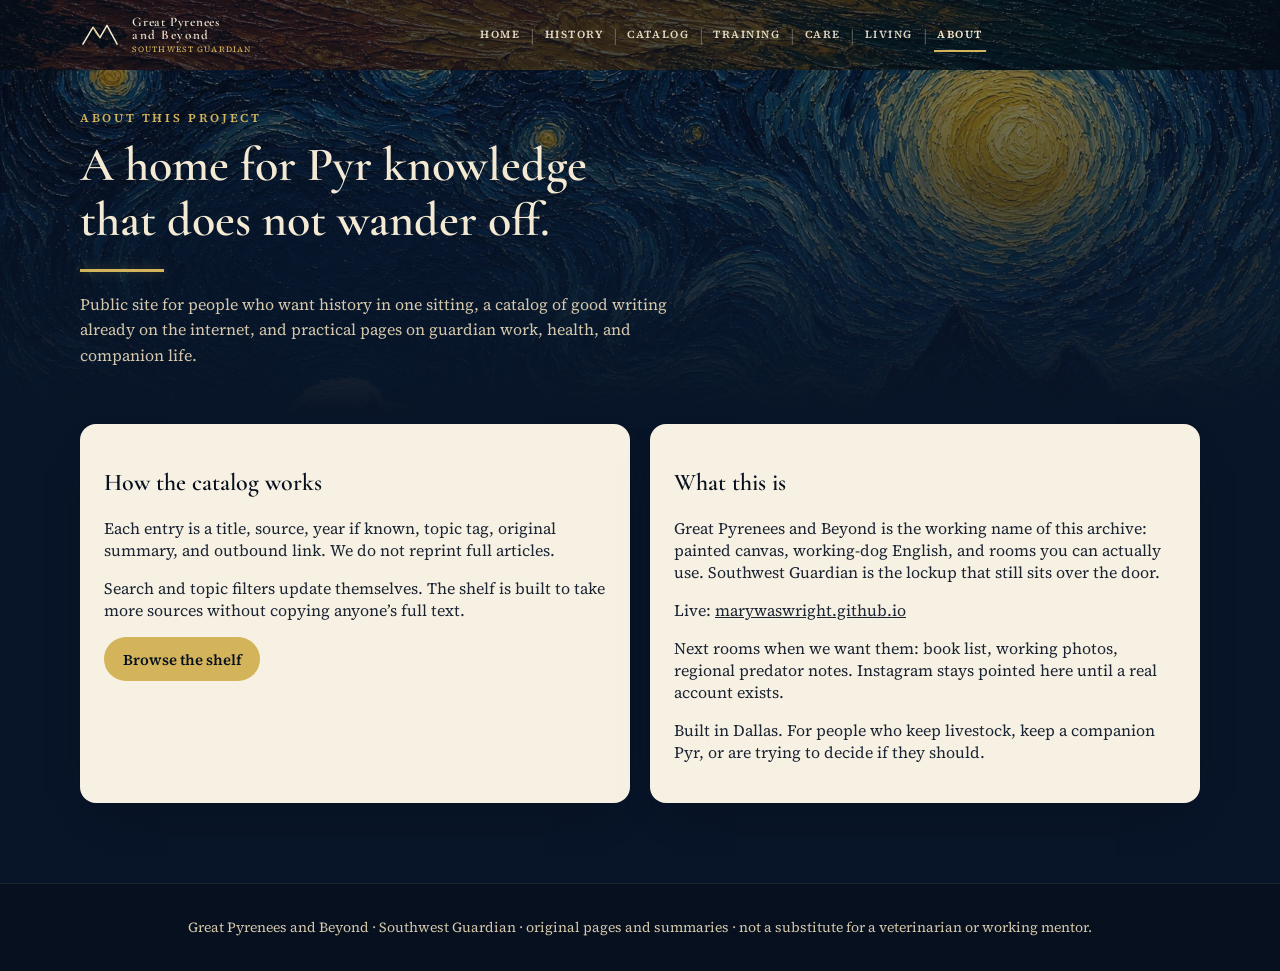
==== commit d119601a: "Housekeeping + fixes: share link, cache-buster beyond6, WebP via <picture>, hero layout, Age Ladder " ====
--- a/about.html
+++ b/about.html
@@ -10,11 +10,11 @@
   <link rel="preconnect" href="https://fonts.googleapis.com">
   <link rel="preconnect" href="https://fonts.gstatic.com" crossorigin>
   <link href="https://fonts.googleapis.com/css2?family=Cormorant+Garamond:ital,wght@0,500;0,600;0,700;1,500&family=Source+Serif+4:ital,opsz,wght@0,8..60,400;0,8..60,600;1,8..60,400&display=swap" rel="stylesheet">
-  <link rel="stylesheet" href="assets/styles.css?v=beyond1">
+  <link rel="stylesheet" href="assets/styles.css?v=beyond6">
 </head>
 <body>
   <header class="site-header bar">
-    <div class="bar-bg" aria-hidden="true"><img src="assets/paint-bar.jpg?v=beyond1" alt=""></div>
+    <div class="bar-bg" aria-hidden="true"><picture><source type="image/webp" srcset="assets/paint-bar.webp?v=beyond6"><img src="assets/paint-bar.jpg?v=beyond6" alt=""></picture></div>
   <div class="header-inner site-wrap">
     <a class="brand" href="index.html" aria-label="Great Pyrenees and Beyond home">
     <svg width="40" height="30" viewBox="0 0 46 34" fill="none" aria-hidden="true">
@@ -30,7 +30,7 @@
     </button>
   </div>
   <div class="menu-panel" id="site-menu" data-menu hidden>
-    <div class="bg" aria-hidden="true"><img src="assets/hero-mobile.jpg?v=beyond1" alt=""></div>
+    <div class="bg" aria-hidden="true"><picture><source type="image/webp" srcset="assets/hero-mobile.webp?v=beyond6"><img src="assets/hero-mobile.jpg?v=beyond6" alt=""></picture></div>
     <div class="menu-top">
       <a class="brand" href="index.html" aria-label="Great Pyrenees and Beyond home">
     <svg width="40" height="30" viewBox="0 0 46 34" fill="none" aria-hidden="true">
@@ -45,7 +45,7 @@
   </div>
   </header>
   <section class="page-banner">
-    <img src="assets/sky-canvas.jpg?v=beyond1" alt="">
+    <picture><source type="image/webp" srcset="assets/sky-canvas.webp?v=beyond6"><img src="assets/sky-canvas.jpg?v=beyond6" alt=""></picture>
     <div class="wash"></div>
     <div class="inner site-wrap">
       <p class="kicker">About this project</p>
@@ -70,6 +70,6 @@
       </div>
     </main>
   <footer class="site-footer"><div class="site-wrap">Great Pyrenees and Beyond · Southwest Guardian · original pages and summaries · not a substitute for a veterinarian or working mentor.</div></footer>
-  <script src="assets/site.js?v=beyond1"></script>
+  <script src="assets/site.js?v=beyond6"></script>
 </body>
 </html>
--- a/assets/styles.css
+++ b/assets/styles.css
@@ -112,6 +112,17 @@
 }
 .lede-rest { display: none; margin-top: 0.75rem; }
 
+.ladder { background: var(--navy); padding: 3.25rem 0 4.25rem; }
+.ladder h2 { margin: 0; max-width: 40rem; font-size: 1.875rem; color: var(--cream); }
+.ladder-lede { max-width: 36rem; color: var(--cream-dim); font-size: 1.05rem; line-height: 1.6; }
+.ladder-frame {
+  margin: 1.75rem 0 1.35rem; max-width: 34rem;
+  background: var(--paper); border-radius: 1.1rem; padding: 0.55rem;
+  box-shadow: 0 18px 40px -24px rgb(7 16 31 / 0.55);
+}
+.ladder-frame img { display: block; width: 100%; height: auto; border-radius: 0.7rem; }
+.ladder-actions { margin: 0; }
+
 .rooms { background: var(--navy-deep); padding: 4rem 0 6rem; }
 .rooms h2 { margin: 0; max-width: 40rem; font-size: 1.875rem; color: var(--cream); }
 .grid-3 { display: grid; gap: 1.25rem; margin-top: 2.5rem; }
@@ -154,7 +165,7 @@
 .site-footer .site-wrap { padding: 2rem 0; text-align: center; font-size: 0.875rem; line-height: 1.6; color: var(--cream-dim); }
 
 @media (min-width: 768px) {
-  .rooms h2 { font-size: 3rem; }
+  .rooms h2, .ladder h2 { font-size: 3rem; }
   .grid-3 { grid-template-columns: repeat(2, 1fr); }
   .grid-2 { grid-template-columns: 1fr 1fr; }
   .grid-5 { grid-template-columns: 3fr 2fr; }
@@ -165,9 +176,10 @@
   .desk-nav { display: flex; }
   .menu-btn { display: none; }
   .grid-3 { grid-template-columns: repeat(3, 1fr); }
-  .hero-copy { justify-content: center; padding: 8rem 0 6rem; }
-  .hero-copy h1 { font-size: 4.5rem; max-width: 42rem; }
-  .hero-copy .lede { font-size: 1.125rem; max-width: 32rem; }
+  /* Desktop hero: copy sits in the upper sky, clear of the dog's head (lower left of the painting). */
+  .hero-copy { justify-content: flex-start; padding: clamp(5.5rem, 10vh, 8rem) 0 6rem; }
+  .hero-copy h1 { font-size: clamp(3.15rem, 7vh, 4.5rem); max-width: 42rem; }
+  .hero-copy .lede { font-size: 1.125rem; max-width: 40rem; }
   .lede-rest { display: block; }
 }
 
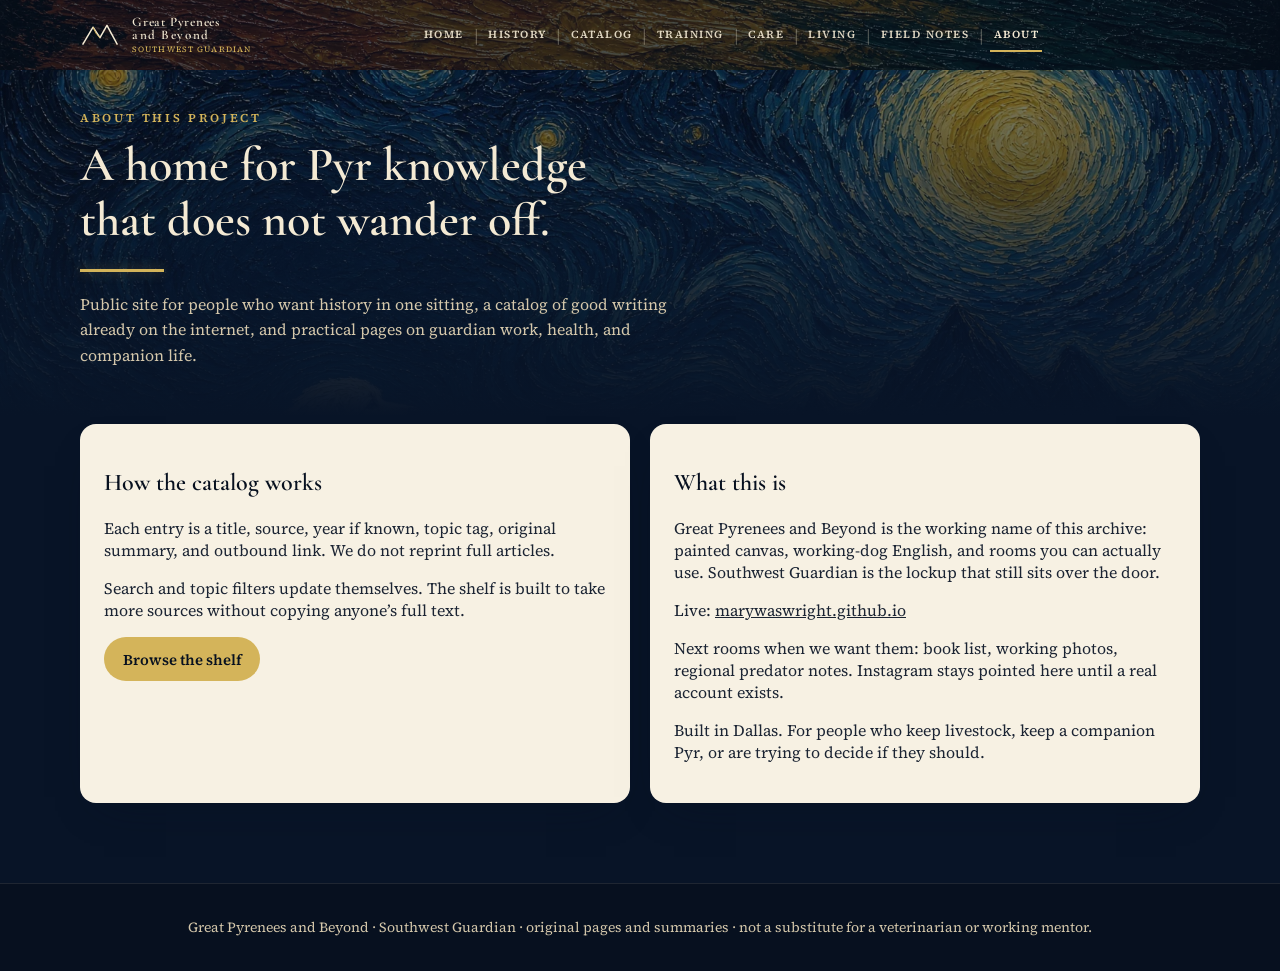
==== commit 22597657: "Add Field Notes section and first post: Keep the Coat New room field-notes.html + field-notes/dont-s" ====
--- a/about.html
+++ b/about.html
@@ -10,11 +10,11 @@
   <link rel="preconnect" href="https://fonts.googleapis.com">
   <link rel="preconnect" href="https://fonts.gstatic.com" crossorigin>
   <link href="https://fonts.googleapis.com/css2?family=Cormorant+Garamond:ital,wght@0,500;0,600;0,700;1,500&family=Source+Serif+4:ital,opsz,wght@0,8..60,400;0,8..60,600;1,8..60,400&display=swap" rel="stylesheet">
-  <link rel="stylesheet" href="assets/styles.css?v=beyond6">
+  <link rel="stylesheet" href="assets/styles.css?v=beyond7">
 </head>
 <body>
   <header class="site-header bar">
-    <div class="bar-bg" aria-hidden="true"><picture><source type="image/webp" srcset="assets/paint-bar.webp?v=beyond6"><img src="assets/paint-bar.jpg?v=beyond6" alt=""></picture></div>
+    <div class="bar-bg" aria-hidden="true"><picture><source type="image/webp" srcset="assets/paint-bar.webp?v=beyond7"><img src="assets/paint-bar.jpg?v=beyond7" alt=""></picture></div>
   <div class="header-inner site-wrap">
     <a class="brand" href="index.html" aria-label="Great Pyrenees and Beyond home">
     <svg width="40" height="30" viewBox="0 0 46 34" fill="none" aria-hidden="true">
@@ -23,14 +23,14 @@
 </svg>
     <span class="brand-copy"><strong>Great Pyrenees</strong><em>and Beyond</em><span>Southwest Guardian</span></span>
   </a>
-    <nav class="desk-nav" aria-label="Primary"><a href="index.html">Home</a><span class="pipe" aria-hidden="true">|</span><a href="history.html">History</a><span class="pipe" aria-hidden="true">|</span><a href="archive.html">Catalog</a><span class="pipe" aria-hidden="true">|</span><a href="training.html">Training</a><span class="pipe" aria-hidden="true">|</span><a href="care.html">Care</a><span class="pipe" aria-hidden="true">|</span><a href="living.html">Living</a><span class="pipe" aria-hidden="true">|</span><a href="about.html" class="active">About</a></nav>
+    <nav class="desk-nav" aria-label="Primary"><a href="index.html">Home</a><span class="pipe" aria-hidden="true">|</span><a href="history.html">History</a><span class="pipe" aria-hidden="true">|</span><a href="archive.html">Catalog</a><span class="pipe" aria-hidden="true">|</span><a href="training.html">Training</a><span class="pipe" aria-hidden="true">|</span><a href="care.html">Care</a><span class="pipe" aria-hidden="true">|</span><a href="living.html">Living</a><span class="pipe" aria-hidden="true">|</span><a href="field-notes.html">Field Notes</a><span class="pipe" aria-hidden="true">|</span><a href="about.html" class="active">About</a></nav>
     <button type="button" class="menu-btn" data-open-menu aria-expanded="false" aria-controls="site-menu">
       <span class="bars" aria-hidden="true"><i></i><i></i><i></i></span>
       Menu
     </button>
   </div>
   <div class="menu-panel" id="site-menu" data-menu hidden>
-    <div class="bg" aria-hidden="true"><picture><source type="image/webp" srcset="assets/hero-mobile.webp?v=beyond6"><img src="assets/hero-mobile.jpg?v=beyond6" alt=""></picture></div>
+    <div class="bg" aria-hidden="true"><picture><source type="image/webp" srcset="assets/hero-mobile.webp?v=beyond7"><img src="assets/hero-mobile.jpg?v=beyond7" alt=""></picture></div>
     <div class="menu-top">
       <a class="brand" href="index.html" aria-label="Great Pyrenees and Beyond home">
     <svg width="40" height="30" viewBox="0 0 46 34" fill="none" aria-hidden="true">
@@ -41,11 +41,11 @@
   </a>
       <button type="button" class="menu-close" data-close-menu aria-label="Close menu">×</button>
     </div>
-    <nav class="menu-links"><a href="index.html">Home</a><a href="history.html">History</a><a href="archive.html">Catalog</a><a href="training.html">Training</a><a href="care.html">Care</a><a href="living.html">Living</a><a href="about.html" class="active">About</a></nav>
+    <nav class="menu-links"><a href="index.html">Home</a><a href="history.html">History</a><a href="archive.html">Catalog</a><a href="training.html">Training</a><a href="care.html">Care</a><a href="living.html">Living</a><a href="field-notes.html">Field Notes</a><a href="about.html" class="active">About</a></nav>
   </div>
   </header>
   <section class="page-banner">
-    <picture><source type="image/webp" srcset="assets/sky-canvas.webp?v=beyond6"><img src="assets/sky-canvas.jpg?v=beyond6" alt=""></picture>
+    <picture><source type="image/webp" srcset="assets/sky-canvas.webp?v=beyond7"><img src="assets/sky-canvas.jpg?v=beyond7" alt=""></picture>
     <div class="wash"></div>
     <div class="inner site-wrap">
       <p class="kicker">About this project</p>
@@ -70,6 +70,6 @@
       </div>
     </main>
   <footer class="site-footer"><div class="site-wrap">Great Pyrenees and Beyond · Southwest Guardian · original pages and summaries · not a substitute for a veterinarian or working mentor.</div></footer>
-  <script src="assets/site.js?v=beyond6"></script>
+  <script src="assets/site.js?v=beyond7"></script>
 </body>
 </html>
--- a/assets/styles.css
+++ b/assets/styles.css
@@ -186,3 +186,35 @@
 @media (prefers-reduced-motion: reduce) {
   * { animation: none !important; transition: none !important; }
 }
+
+/* Field Notes (added beyond7) */
+.post-list { list-style: none; margin: 0; padding: 0; display: grid; gap: 1.25rem; }
+.post-card { display: grid; gap: 1.25rem; padding: 0; overflow: hidden; }
+.post-card .post-art { display: block; margin: 0; }
+.post-card .post-art img { display: block; width: 100%; height: 100%; object-fit: cover; aspect-ratio: 16 / 9; }
+.post-card .post-body { padding: 0 1.5rem 1.5rem; }
+.post-card h2 { margin: 0.25rem 0 0.5rem; font-size: 1.75rem; line-height: 1.15; }
+.post-card h2 a { text-decoration: none; color: var(--ink); }
+.post-card h2 a:hover, .post-card h2 a:focus-visible { text-decoration: underline; text-decoration-color: var(--gold-deep); }
+.post-meta { margin: 0; font-size: 0.8rem; font-weight: 600; letter-spacing: 0.14em; text-transform: uppercase; color: var(--teal); }
+.post-card .paint-btn { margin-top: 0.5rem; }
+.post-hero { margin: 0; background: var(--paper); border-radius: 1.1rem; padding: 0.55rem; box-shadow: 0 18px 40px -24px rgb(7 16 31 / 0.55); }
+.post-hero img { display: block; width: 100%; height: auto; border-radius: 0.7rem; }
+.post-hero figcaption { padding: 0.6rem 0.5rem 0.2rem; font-size: 0.85rem; color: rgb(27 36 51 / 0.78); }
+.prose { max-width: 46rem; font-size: 1.0625rem; line-height: 1.7; }
+.prose h2 { margin: 2rem 0 0.5rem; font-size: 1.75rem; line-height: 1.2; color: var(--ink); }
+.prose h2:first-child { margin-top: 0; }
+.prose p, .prose li { color: var(--ink-soft); }
+.prose ul { padding-left: 1.25rem; }
+.prose li { margin-bottom: 0.5rem; }
+.prose a { color: var(--teal); text-underline-offset: 0.15em; }
+.post-sources { max-width: 46rem; }
+.post-sources h2 { margin: 0 0 0.5rem; font-size: 1.5rem; }
+.post-sources ol { margin: 0; padding-left: 1.25rem; line-height: 1.6; }
+.post-sources a { color: var(--teal); }
+.post-back { color: var(--gold); font-weight: 600; }
+@media (min-width: 768px) {
+  .post-card { grid-template-columns: 2fr 3fr; align-items: center; }
+  .post-card .post-art img { aspect-ratio: auto; min-height: 100%; }
+  .post-card .post-body { padding: 1.5rem 1.75rem 1.5rem 0; }
+}
